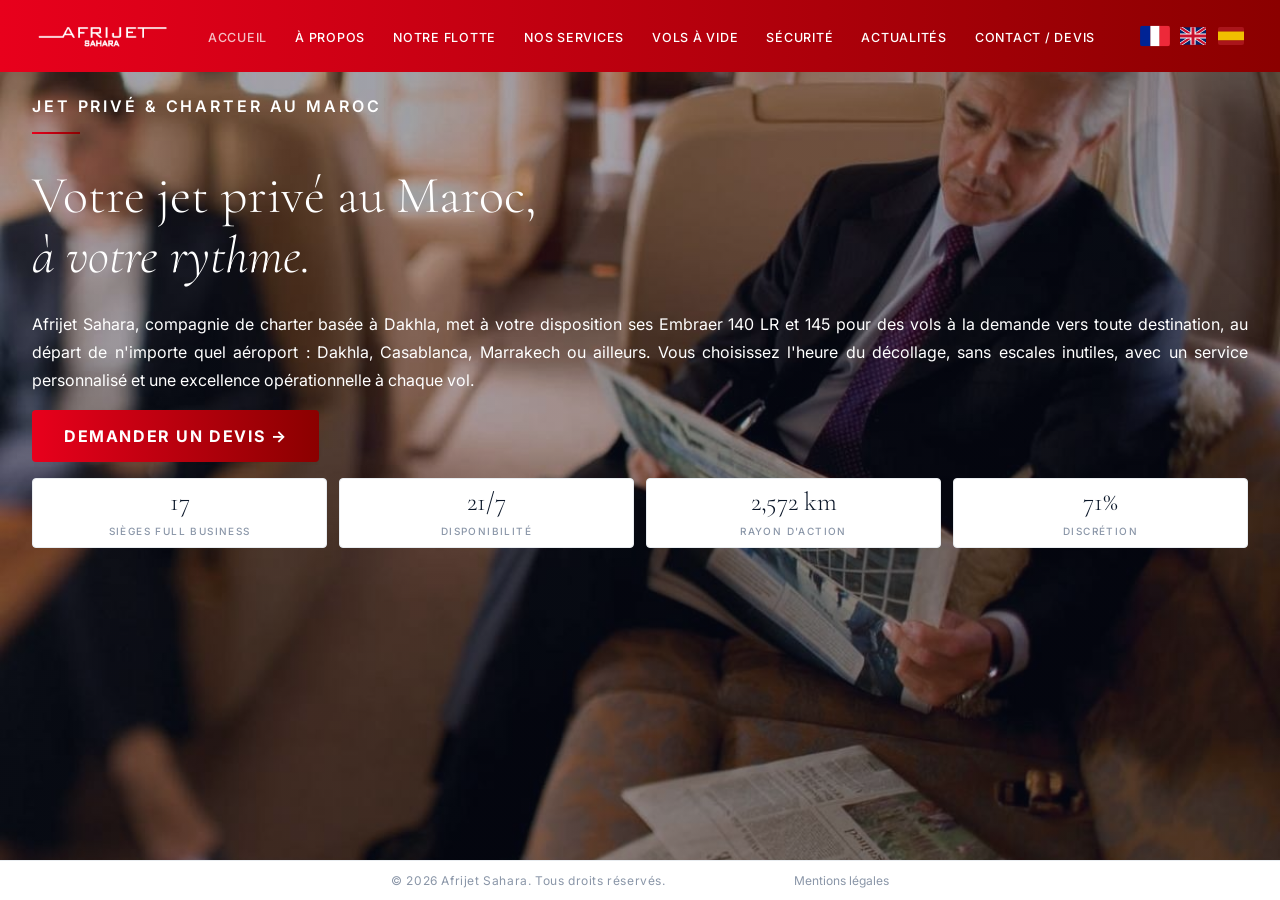
==== index.html @ a0304006 "Refonte du texte de la page d'accueil : sans doublons, mots-clés, libellés des chiffres corrigés Co-" ====
<!DOCTYPE html>
<html lang="fr">
<head>
<meta charset="UTF-8" />
<meta name="viewport" content="width=device-width, initial-scale=1.0" />
<link rel="preconnect" href="https://fonts.googleapis.com" />
<link rel="preconnect" href="https://fonts.gstatic.com" crossorigin />
<link href="https://fonts.googleapis.com/css2?family=Cormorant+Garamond:ital,wght@0,300;0,400;0,600;0,700;1,300;1,400&family=Inter:wght@300;400;500;600&display=swap" rel="stylesheet" />
<link rel="stylesheet" href="/style.css?v=2" />
<link rel="manifest" href="/manifest.webmanifest" />
<link rel="icon" href="/icon-192.png" />
<link rel="apple-touch-icon" href="/icon-180.png" />
<meta name="theme-color" content="#FFFFFF" />
<meta name="robots" content="index, follow, max-image-preview:large" />
<title>Afrijet Sahara — Charter privé au Maroc | Jet d'affaires Embraer depuis Dakhla</title>
<meta name="description" content="Afrijet Sahara, compagnie charter marocaine basée à Dakhla : location de jet privé Embraer 140 LR full business 18 places, vols à la demande vers toute destination." />
<link rel="canonical" href="https://afrijet.ma/" />
<meta property="og:type" content="website" />
<meta property="og:site_name" content="Afrijet Sahara" />
<meta property="og:title" content="Afrijet Sahara — Charter privé au Maroc | Jet d'affaires Embraer depuis Dakhla" />
<meta property="og:description" content="Afrijet Sahara, compagnie charter marocaine basée à Dakhla : location de jet privé Embraer 140 LR full business 18 places, vols à la demande vers toute destination." />
<meta property="og:url" content="https://afrijet.ma/" />
<meta property="og:image" content="https://afrijet.ma/og-image.jpg" />
<meta property="og:image:width" content="1200" />
<meta property="og:image:height" content="630" />
<meta property="og:locale" content="fr_FR" />
<meta name="twitter:card" content="summary_large_image" />
<meta name="twitter:title" content="Afrijet Sahara — Charter privé au Maroc | Jet d'affaires Embraer depuis Dakhla" />
<meta name="twitter:description" content="Afrijet Sahara, compagnie charter marocaine basée à Dakhla : location de jet privé Embraer 140 LR full business 18 places, vols à la demande vers toute destination." />
<meta name="twitter:image" content="https://afrijet.ma/og-image.jpg" />
<script type="application/ld+json">{"@context": "https://schema.org", "@type": "Airline", "name": "Afrijet Sahara", "legalName": "Sahara Aviation SAS", "url": "https://afrijet.ma/", "logo": "https://afrijet.ma/logo.png", "image": "https://afrijet.ma/og-image.jpg", "description": "Afrijet Sahara, compagnie charter marocaine basée à Dakhla : location de jet privé Embraer 140 LR full business 18 places, vols à la demande vers toute destination, vols à vide et cartes prépayées.", "telephone": "+212689595900", "email": "info@afrijet.ma", "address": {"@type": "PostalAddress", "streetAddress": "Lotissement Khalij Al Walae, Villa n°86, BP 3021", "postalCode": "73000", "addressLocality": "Dakhla", "addressCountry": "MA"}, "areaServed": ["MA", "Afrique", "Europe", "Moyen-Orient"], "inLanguage": ["fr", "en", "es"]}</script>
</head>
<body data-section="accueil" data-panel="">
<div id="progressBar"></div>
<nav id="navbar">
  <div class="nav-inner">
    <a href="/" class="nav-logo">
      <img src="/img-e3749ea246.png" alt="Afrijet Sahara" class="nav-logo-img" />
    </a>

    <ul class="nav-menu" id="navMenu">
      <li><a href="/" class="nav-link" data-i18n="nav.accueil">Accueil</a></li>
      <li class="nav-dropdown-parent">
        <a class="nav-link nav-dropdown-trigger" data-i18n="nav.apropos" onclick="toggleNavDropdown(event)">À propos ▾</a>
        <div class="nav-dropdown-menu" id="navDropdownMenu">
          <a class="nav-dropdown-item" data-i18n="nav.president" href="/mot-du-president">Mot du Président</a>
          <a class="nav-dropdown-item" data-i18n="nav.compagnie" href="/la-compagnie">La Compagnie</a>
          <a class="nav-dropdown-item" data-i18n="nav.prepaid" href="/cartes-prepayees">Cartes prépayées</a>
        </div>
      </li>
      <li class="nav-dropdown-parent">
        <a class="nav-link nav-dropdown-trigger" data-i18n="nav.flotte" onclick="toggleNavFlotte(event)">Notre Flotte ▾</a>
        <div class="nav-dropdown-menu" id="navFlotteMenu">
          <a class="nav-dropdown-item" data-i18n="nav.flotte" href="/notre-flotte">Notre Flotte</a>
          <a class="nav-dropdown-item" data-i18n="nav.rayon" href="/rayon-d-action">Rayon d'action</a>
        </div>
      </li>
      <li><a href="/nos-services" class="nav-link" data-i18n="nav.services">Nos Services</a></li>
      <li><a href="/vols-a-vide" class="nav-link" data-i18n="nav.empty">Vols à Vide</a></li>
      <li><a href="/securite" class="nav-link" data-i18n="nav.securite">Sécurité</a></li>
      <li><a href="/actualites" class="nav-link" data-i18n="nav.actualites">Actualités</a></li>
      <li><a href="/contact" class="nav-link" data-i18n="nav.contact" onclick="">Contact</a></li>
    </ul>

    <div class="nav-actions">

      <!-- Sélecteur langue -->
      <div class="lang-switcher">
        <button class="lang-btn active" onclick="event.stopPropagation();setLang('fr', event)" title="Français">
          <svg width="26" height="18" viewBox="0 0 26 18" xmlns="http://www.w3.org/2000/svg" style="display:block;border-radius:2px;pointer-events:none;">
            <rect width="9" height="18" fill="#002395"/>
            <rect x="9" width="8" height="18" fill="#FFFFFF"/>
            <rect x="17" width="9" height="18" fill="#ED2939"/>
          </svg>
        </button>
        <button class="lang-btn" onclick="event.stopPropagation();setLang('en', event)" title="English">
          <svg width="26" height="18" viewBox="0 0 60 40" xmlns="http://www.w3.org/2000/svg" style="display:block;border-radius:2px;pointer-events:none;">
            <rect width="60" height="40" fill="#012169"/>
            <path d="M0,0 L60,40 M60,0 L0,40" stroke="#FFFFFF" stroke-width="8"/>
            <path d="M0,0 L60,40 M60,0 L0,40" stroke="#C8102E" stroke-width="5"/>
            <path d="M30,0 V40 M0,20 H60" stroke="#FFFFFF" stroke-width="12"/>
            <path d="M30,0 V40 M0,20 H60" stroke="#C8102E" stroke-width="7"/>
          </svg>
        </button>
        <button class="lang-btn" onclick="event.stopPropagation();setLang('es', event)" title="Español">
          <svg width="26" height="18" viewBox="0 0 26 18" xmlns="http://www.w3.org/2000/svg" style="display:block;border-radius:2px;pointer-events:none;">
            <rect width="26" height="4.5" fill="#AA151B"/>
            <rect y="4.5" width="26" height="9" fill="#F1BF00"/>
            <rect y="13.5" width="26" height="4.5" fill="#AA151B"/>
          </svg>
        </button>
      </div>

      <button class="hamburger" id="hamburger" aria-label="Menu">
        <span></span><span></span><span></span>
      </button>
    </div>
  </div>
</nav>

<!-- Mobile menu -->
<div class="mobile-menu" id="mobileMenu">
  <a href="/" class="nav-link" onclick="closeMobile()" data-i18n="nav.accueil">Accueil</a>
  
  <a class="nav-link nav-apropos-trigger" onclick="toggleMobileApropos(event)" data-i18n="nav.apropos">À propos</a>
  <div id="mobileAproposMenu" style="display:none;padding-left:16px;border-left:2px solid #eee;">
    <a class="nav-link nav-sub-link" href="/mot-du-president" data-i18n="nav.president">Mot du Président</a>
    <a class="nav-link nav-sub-link" href="/la-compagnie" data-i18n="nav.compagnie">La Compagnie</a>
    <a class="nav-link nav-sub-link" href="/cartes-prepayees" data-i18n="nav.prepaid">Cartes prépayées</a>
  </div>
  
  <a class="nav-link nav-apropos-trigger" onclick="toggleMobileFlotte(event)" data-i18n="nav.flotte">Notre Flotte</a>
  <div id="mobileFlotteMenu" style="display:none;padding-left:16px;border-left:2px solid #eee;">
    <a class="nav-link nav-sub-link" href="/notre-flotte" data-i18n="nav.flotte">Notre Flotte</a>
    <a class="nav-link nav-sub-link" href="/rayon-d-action" data-i18n="nav.rayon">Rayon d'action</a>
  </div>
  
  <a href="/nos-services" class="nav-link" onclick="closeMobile()" data-i18n="nav.services">Nos Services</a>
  
  <a href="/vols-a-vide" class="nav-link" onclick="closeMobile()" data-i18n="nav.empty">Vols à Vide</a>
  
  <a href="/securite" class="nav-link" onclick="closeMobile()" data-i18n="nav.securite">Sécurité</a>
  
  <a href="/actualites" class="nav-link" onclick="closeMobile()" data-i18n="nav.actualites">Actualités</a>
  
  <a href="/contact" class="nav-link" onclick="closeMobile();" data-i18n="nav.contact">Contact / Devis</a>
  
</div>

<!-- ============================================================
     HERO
     ============================================================ -->

<section id="accueil" style="display:block;">

  <div class="hero-content">
    <p class="section-label" data-i18n="acc.label">Jet privé &amp; charter au Maroc</p>
    <div class="divider reveal"></div>
    <h1 class="section-title" data-i18n="acc.title">Votre jet privé au Maroc,<br><em>à votre rythme.</em></h1>
    <p class="section-subtitle" data-i18n="acc.sub">
      Afrijet Sahara, compagnie de charter basée à Dakhla, met à votre disposition ses Embraer 140 LR et 145 pour des vols à la demande vers toute destination, au départ de n&#39;importe quel aéroport : Dakhla, Casablanca, Marrakech ou ailleurs. Vous choisissez l&#39;heure du décollage, sans escales inutiles, avec un service personnalisé et une excellence opérationnelle à chaque vol.
    </p>
    

    <div class="hero-cta">
      <a href="/contact" class="btn-primary" data-i18n="acc.cta">Demander un devis →</a>
      
      
    </div>
  </div>


    <div class="hero-stats">
      <div class="hero-stat reveal stagger-1">
        <div class="hero-stat-num" data-count="18" data-suffix="">0</div>
        <div class="hero-stat-label" data-i18n="acc.stat1">Sièges Full Business</div>
      </div>
      <div class="hero-stat reveal stagger-2">
        <div class="hero-stat-num" data-count="24" data-suffix="/7">0</div>
        <div class="hero-stat-label" data-i18n="acc.stat2">Disponibilité</div>
      </div>
      <div class="hero-stat reveal stagger-3">
        <div class="hero-stat-num" data-count="3200" data-suffix=" km">0</div>
        <div class="hero-stat-label" data-i18n="acc.stat3">Rayon d&#39;action</div>
      </div>
      <div class="hero-stat reveal stagger-4">
        <div class="hero-stat-num" data-count="100" data-suffix="%">0</div>
        <div class="hero-stat-label" data-i18n="acc.s4">Discrétion</div>
      </div>
    </div>
</section>
<footer>
  <div class="footer-inner">
    <p class="footer-copy" data-i18n="footer.copy">© 2026 Afrijet Sahara. Tous droits réservés.</p>
    <a href="#" class="footer-link footer-link-legal" id="legalLink" data-i18n="footer.legal">Mentions légales</a>
  </div>
</footer>
<script src="/app.js?v=5"></script>


<div id="lightbox" onclick="closeLightbox()">
  <span id="lightbox-close" onclick="closeLightbox()">&#x2715;</span>
  <img id="lightbox-img" src="" alt="">
</div>
<!-- Modal Mentions Légales -->
<div id="modalLegal" style="display:none;position:fixed;top:0;left:0;right:0;bottom:0;background:rgba(0,0,0,0.6);z-index:9999;overflow-y:auto;" onclick="if(event.target===this)closeLegalModal()">
  <div style="background:#fff;max-width:680px;margin:40px auto;border-radius:8px;padding:40px;position:relative;">
    <button onclick="closeLegalModal()" style="position:absolute;top:16px;right:16px;background:none;border:none;font-size:22px;cursor:pointer;color:#888;">✕</button>
    <img src="/img-1808d5d0be.png" alt="Afrijet Sahara" style="height:72px;margin-bottom:28px;display:block;">
    <h2 style="font-size:22px;color:#1a1a2e;margin-bottom:4px;" data-i18n="footer.legal">Mentions légales</h2>
    <div style="width:40px;height:2px;background:#E8001C;margin-bottom:24px;"></div>

    <h3 data-i18n="legal.section1" style="font-size:13px;font-weight:700;color:#1a1a2e;margin-bottom:12px;text-transform:uppercase;letter-spacing:1px;">Informations légales</h3>
    <table style="width:100%;border-collapse:collapse;font-size:14px;margin-bottom:24px;">
      <tr style="border-bottom:1px solid #eee;"><td data-i18n="legal.company" style="padding:8px 0;color:#888;width:45%;">Raison sociale</td><td style="padding:8px 0 8px 16px;color:#1a1a2e;font-weight:600;">Sahara Aviation SAS</td></tr>
      <tr style="border-bottom:1px solid #eee;"><td data-i18n="legal.form" style="padding:8px 0;color:#888;">Forme juridique</td><td data-i18n="legal.form.val" style="padding:8px 0 8px 16px;color:#1a1a2e;">Société par Actions Simplifiée</td></tr>
      <tr style="border-bottom:1px solid #eee;"><td data-i18n="legal.capital" style="padding:8px 0;color:#888;">Capital social</td><td style="padding:8px 0 8px 16px;color:#1a1a2e;">2.000.000 MAD</td></tr>
      <tr style="border-bottom:1px solid #eee;"><td style="padding:8px 0;color:#888;">RC</td><td style="padding:8px 0 8px 16px;color:#1a1a2e;">29461 — Dakhla</td></tr>
      <tr style="border-bottom:1px solid #eee;"><td style="padding:8px 0;color:#888;">ICE</td><td style="padding:8px 0 8px 16px;color:#1a1a2e;">003722554000017</td></tr>
      <tr style="border-bottom:1px solid #eee;"><td style="padding:8px 0;color:#888;">IF</td><td style="padding:8px 0 8px 16px;color:#1a1a2e;">66974679</td></tr>
      <tr style="border-bottom:1px solid #eee;"><td data-i18n="legal.address" style="padding:8px 0;color:#888;">Siège social</td><td style="padding:8px 0 8px 16px;color:#1a1a2e;">Lotissement Khalij Al Walae, Villa n°86, BP 3021, 73000 Dakhla — Maroc</td></tr>
      <tr style="border-bottom:1px solid #eee;"><td data-i18n="legal.phone" style="padding:8px 0;color:#888;">Téléphone</td><td style="padding:8px 0 8px 16px;color:#1a1a2e;">+212 6 89 59 59 00</td></tr>
      <tr style="border-bottom:1px solid #eee;"><td style="padding:8px 0;color:#888;">Email</td><td style="padding:8px 0 8px 16px;color:#1a1a2e;">info@afrijet.ma</td></tr>
      <tr style="border-bottom:1px solid #eee;"><td data-i18n="legal.director" style="padding:8px 0;color:#888;white-space:nowrap;vertical-align:top;">Directeur de publication</td><td style="padding:8px 0 8px 16px;color:#1a1a2e;vertical-align:top;">Anas Bennani</td></tr>
      <tr style="border-bottom:1px solid #eee;"><td data-i18n="legal.host" style="padding:8px 0;color:#888;">Hébergeur</td><td style="padding:8px 0 8px 16px;color:#1a1a2e;">Heberjahiz</td></tr>
      <tr><td data-i18n="legal.host.site" style="padding:8px 0;color:#888;">Site hébergeur</td><td style="padding:8px 0 8px 16px;color:#1a1a2e;"><a href="https://www.heberjahiz.com" target="_blank" style="color:#E8001C;">www.heberjahiz.com</a></td></tr>
    </table>

    <h3 data-i18n="legal.section2" style="font-size:13px;font-weight:700;color:#1a1a2e;margin-bottom:12px;text-transform:uppercase;letter-spacing:1px;">Propriété intellectuelle</h3>
    <p data-i18n="legal.ip.text" style="font-size:14px;color:#555;line-height:1.7;margin-bottom:24px;">L'ensemble du contenu de ce site (textes, images, logos, graphismes) est la propriété exclusive de Sahara Aviation SAS et est protégé par les lois marocaines et internationales relatives à la propriété intellectuelle. Toute reproduction, même partielle, est strictement interdite sans autorisation préalable.</p>

    <h3 data-i18n="legal.section3" style="font-size:13px;font-weight:700;color:#1a1a2e;margin-bottom:12px;text-transform:uppercase;letter-spacing:1px;">Données personnelles</h3>
    <p data-i18n="legal.data.text" style="font-size:14px;color:#555;line-height:1.7;">Les informations collectées via le formulaire de contact sont utilisées uniquement pour répondre à vos demandes et ne sont en aucun cas cédées à des tiers. Conformément à la loi 09-08 relative à la protection des personnes physiques à l'égard du traitement des données à caractère personnel, vous disposez d'un droit d'accès, de rectification et de suppression de vos données en contactant : <a href="mailto:info@afrijet.ma" style="color:#E8001C;">info@afrijet.ma</a>.</p>
  </div>
</div>



<script>
if ("serviceWorker" in navigator) { window.addEventListener("load", function () { navigator.serviceWorker.register("/sw.js")["catch"](function () {}); }); }
</script>
</body>
</html>
---- style.css ----
/* ============================================================
   TOKENS
   ============================================================ */
:root {
  --white:       #FFFFFF;
  --off-white:   #F5F7FA;
  --navy:        #0A1628;
  --navy-mid:    #112240;
  --red:         #E8001C;
  --red-dark:    #8B0000;
  --text:        #1A1A2E;
  --text-mid:    #4A5568;
  --text-light:  #8A96A8;
  --border:      #E8ECF0;

  --font-display: 'Cormorant Garamond', Georgia, serif;
  --font-body:    'Inter', system-ui, sans-serif;

  --nav-h: 72px;
  --radius: 4px;
  --transition: 0.3s cubic-bezier(0.4, 0, 0.2, 1);
}

/* ============================================================
   RESET & BASE
   ============================================================ */
*, *::before, *::after { box-sizing: border-box; margin: 0; padding: 0; }
html { scroll-behavior: smooth; font-size: 16px; }
html, body { height: 100%; }
body {
  font-family: var(--font-body);
  color: var(--text);
  background: var(--off-white);
  -webkit-font-smoothing: antialiased;
  text-align: justify;
  text-justify: inter-word;
  overflow: hidden;
}
img { max-width: 100%; display: block; }
a { text-decoration: none; color: inherit; }
ul { list-style: none; }
button { cursor: pointer; border: none; background: none; font-family: inherit; }


/* ============================================================
   PROGRESS BAR
   ============================================================ */
#progressBar {
  position: fixed;
  top: 0;
  left: 0;
  height: 3px;
  background: linear-gradient(90deg, #E8001C 0%, #8B0000 100%);
  z-index: 10001;
  width: 0%;
  transition: width 0.1s linear;
}

/* ============================================================
   NAVIGATION
   ============================================================ */
#navbar {
  position: fixed;
  top: 0; left: 0; right: 0;
  height: var(--nav-h);
  background: linear-gradient(90deg, #E8001C 0%, #8B0000 100%);
  z-index: 1000;
  transition: box-shadow var(--transition), transform 0.3s ease;
}
#navbar.scrolled {
  box-shadow: 0 2px 24px rgba(10,22,40,0.10);
}
.nav-inner {
  max-width: 1280px;
  margin: 0 auto;
  height: 100%;
  display: flex;
  align-items: center;
  justify-content: space-between;
  padding: 0 32px;
}
.nav-logo {
  display: flex;
  align-items: center;
  gap: 12px;
  flex-shrink: 0;
}
.nav-logo-img { filter: brightness(0) invert(1);
  height: 44px;
  width: auto;
  object-fit: contain;
}
.nav-logo-placeholder {
  height: 44px;
  width: 120px;
  background: linear-gradient(135deg, var(--navy) 60%, #8B0000 100%);
  border-radius: var(--radius);
  display: flex;
  align-items: center;
  justify-content: center;
  color: var(--white);
  font-family: var(--font-display);
  font-size: 13px;
  font-weight: 600;
  letter-spacing: 0.05em;
  text-align: center;
  padding: 0 8px;
}
.nav-menu {
  display: flex;
  align-items: center;
  gap: 0;
}
.nav-link {
  text-align: left;
  font-size: 12.5px;
  font-weight: 500;
  letter-spacing: 0.06em;
  text-transform: uppercase;
  padding: 8px 14px;
  border-radius: var(--radius);
  transition: opacity var(--transition);
  white-space: nowrap;
  color: #fff;
}
.nav-link:hover, .nav-link.active {
  opacity: 0.75;
}
.nav-actions {
  display: flex;
  align-items: center;
  gap: 12px;
  flex-shrink: 0;
}
.lang-toggle {
  font-size: 22px;
  line-height: 1;
  background: none;
  border: none;
  padding: 4px 6px;
  border-radius: var(--radius);
  cursor: pointer;
  transition: transform var(--transition), opacity var(--transition);
  opacity: 0.85;
}
.lang-toggle:hover {
  opacity: 1;
  transform: scale(1.15);
}
.btn-devis {
  background: rgba(255,255,255,0.18);
  border: 1.5px solid rgba(255,255,255,0.75);
  color: #fff;
  font-size: 12px;
  font-weight: 600;
  letter-spacing: 0.08em;
  text-transform: uppercase;
  padding: 10px 20px;
  border-radius: var(--radius);
  transition: background var(--transition), transform var(--transition);
}
.btn-devis:hover {
  background: rgba(255,255,255,0.30);
}
.btn-devis:hover {
  background: linear-gradient(90deg, #8B0000 0%, #E8001C 100%);
  transform: translateY(-1px);
}
.hamburger {
  display: none;
  flex-direction: column;
  gap: 5px;
  padding: 8px;
  position: relative;
  transition: transform 1s ease;
}
.hamburger.open {
  transform: rotate(180deg);
}
.hamburger span {
  display: block;
  width: 22px;
  height: 2px;
  background: #fff;
  border-radius: 2px;
}
.mobile-menu {
  display: none;
  position: fixed;
  top: var(--nav-h);
  left: 0; right: 0; bottom: 0;
  background: var(--white);
  padding: 16px 24px 24px;
  z-index: 1001;
  overflow-y: auto;
  box-shadow: 0 8px 32px rgba(10,22,40,0.12);
}
.mobile-menu.open { display: block; }
.mobile-menu .nav-link {
  display: block;
  padding: 14px 16px;
  font-size: 14px;
  border-bottom: none;
  color: var(--navy);
  background: var(--off-white);
  -webkit-text-fill-color: var(--navy);
  border-radius: 8px;
  margin-bottom: 8px;
}
.mobile-menu .nav-link:last-child { border-bottom: none; margin-bottom: 0; }


@media (min-width: 769px) and (max-width: 1024px) {
  .mobile-menu .nav-link {
    font-size: 16px;
    padding: 16px 20px;
  }
  .mobile-menu .nav-sub-link {
    font-size: 16px !important;
    padding: 16px 20px !important;
    padding-left: 36px !important;
  }
}
@media (max-width: 1024px) {
  .mobile-menu .nav-sub-link { padding-left: 28px !important; }
  .mobile-menu .nav-apropos-trigger::after {
    content: ' ▼';
    font-size: 14px;
    color: #E8001C;
    margin-left: 4px;
    display: inline-block;
    transition: transform 0.3s ease;
  }
  .mobile-menu .nav-apropos-trigger.open::after {
    transform: rotate(180deg);
  }
  @keyframes slideInLeft {
    from { opacity: 0; transform: translateX(-24px); }
    to   { opacity: 1; transform: translateX(0); }
  }
  .nav-sub-link.slide-in {
    animation: slideInLeft 1.2s ease forwards;
    opacity: 0;
  }
}
.mobile-actions {
  display: flex;
  gap: 12px;
  margin-top: 16px;
}

/* ============================================================
   SECTIONS COMMON
   ============================================================ */
section { padding: 96px 32px 96px; overflow-y: auto; height: calc(100vh - var(--nav-h)); }
.container { max-width: 1280px; margin: 0 auto; background: transparent; }
.section-label {
  font-size: 16px;
  font-weight: 600;
  letter-spacing: 0.18em;
  text-transform: uppercase;
  color: #E8001C;
  margin-bottom: 16px;
  text-align: left;
}
.section-title {
  font-family: var(--font-display);
  font-size: clamp(22px, 4.5vw, 52px);
  font-weight: 300;
  line-height: 1.15;
  color: var(--navy);
  margin-bottom: 24px;
  text-align: left;
}
.section-title em {
  font-style: italic;
  color: #E8001C;
}
.section-subtitle {
  font-size: 16px;
  line-height: 1.75;
  color: var(--text-mid);
  text-align: justify;
}
.divider {
  width: 48px;
  height: 2px;
  background: linear-gradient(90deg, #E8001C 0%, #8B0000 100%);
  margin-bottom: 32px;
}

/* ============================================================
   HERO
   ============================================================ */
#accueil {
  background: linear-gradient(rgba(10,15,40,0.35), rgba(10,15,40,0.35)), url('/img-25e38d1fe0.jpg') center/cover no-repeat;
  min-height: calc(100vh - 60px);
  display: flex;
  flex-direction: column;
  justify-content: space-between;
  padding: 0 !important;
  overflow: hidden;
  -webkit-backface-visibility: hidden;
  backface-visibility: hidden;
  will-change: auto;
}
@media (min-width: 769px) {
  #accueil {
    background: linear-gradient(rgba(10,15,40,0.35), rgba(10,15,40,0.35)), url('/img-2c44810e69.jpg') center center / cover no-repeat;
  }
}


#accueil .section-title,
#accueil .section-title em,
#accueil .section-subtitle,
#accueil .section-label {
  color: #ffffff !important;
}

.hero-photo-placeholder {
  position: absolute;
  inset: 0;
  background: #d0d8e4;
  display: flex;
  align-items: center;
  justify-content: center;
  border: 2px dashed #a0aec0;
}

.hero-content {
  max-width: 1280px;
  margin: 0 auto;
  width: 100%;
  padding: 96px 32px 0;
  flex: 1;
}
.hero-tag {
  text-align: left;
  display: inline-flex;
  align-items: center;
  gap: 8px;
  font-size: 16px;
  font-weight: 600;
  letter-spacing: 0.18em;
  text-transform: uppercase;
  color: #E8001C;
  margin-bottom: 24px;
}
.hero-tag::before {
  content: '';
  display: block;
  width: 32px;
  height: 1px;
  background: linear-gradient(90deg, #E8001C, #8B0000);
}
.hero-title {
  font-family: var(--font-display);
  font-size: clamp(22px, 4.5vw, 72px);
  font-weight: 300;
  line-height: 1.1;
  color: var(--navy);
  margin-bottom: 24px;
  max-width: 800px;
  text-align: left;
}
.hero-title em {
  font-style: italic;
  color: #E8001C;
}
.hero-sub {
  font-size: 16px;
  color: var(--text-mid);
  line-height: 1.7;
  max-width: 480px;
  margin-bottom: 40px;
}
.hero-cta {
  display: flex;
  align-items: center;
  gap: 16px;
  flex-wrap: wrap;
  margin-top: 16px;
  margin-bottom: auto;
}
.btn-primary {
  background: linear-gradient(90deg, #E8001C 0%, #8B0000 100%);
  color: var(--white);
  font-size: 16px;
  font-weight: 700;
  letter-spacing: 0.1em;
  text-transform: uppercase;
  padding: 16px 32px;
  border-radius: var(--radius);
  transition: all var(--transition);
  display: inline-flex;
  align-items: center;
  gap: 8px;
}
.btn-primary:hover {
  background: linear-gradient(90deg, #8B0000 0%, #E8001C 100%);
  transform: translateY(-2px);
  box-shadow: 0 8px 24px rgba(232,0,28,0.3);
}
.btn-outline {
  background: transparent;
  color: var(--white);
  font-size: 16px;
  font-weight: 600;
  letter-spacing: 0.1em;
  text-transform: uppercase;
  padding: 15px 32px;
  border-radius: var(--radius);
  border: 1px solid rgba(255,255,255,0.3);
  transition: all var(--transition);
}
.btn-outline:hover {
  border-color: #E8001C;
  color: #E8001C;
}
.hero-stats {
  display: flex;
  flex-direction: row;
  gap: 12px;
  padding: 24px 32px;
  width: 100%;
}
.hero-stat {
  flex: 1 1 0;
  min-width: 0;
  text-align: center;
  background: var(--white);
  border: 1px solid var(--border);
  border-radius: var(--radius);
  padding: 16px 8px;
}
.hero-stat-num {
  font-family: var(--font-display);
  font-size: 32px;
  font-weight: 300;
  color: var(--navy);
  line-height: 1;
  min-height: 32px;
}
.hero-stat-label {
  font-size: 10px;
  font-weight: 500;
  letter-spacing: 0.14em;
  text-transform: uppercase;
  color: var(--text-light);
  margin-top: 4px;
}

.hero-scroll::after {
  content: '';
  display: block;
  width: 1px;
  height: 40px;
  background: linear-gradient(to bottom, var(--text-light), transparent);
}

  50% { transform: translateX(-50%) translateY(6px); }
}

/* ============================================================
   COMPAGNIE
   ============================================================ */
#compagnie { background: var(--off-white); }
.compagnie-grid {
  display: block;
}
.compagnie-text {}
.values-grid {
  display: grid;
  grid-template-columns: 1fr 1fr;
  gap: 0;
  margin-top: 32px;
}
/* Tablette : texte aligné gauche */
@media (min-width: 769px) {
  .values-grid { gap: 0 32px !important; }
  .value-card { padding: 16px 0 !important; min-width: 0; overflow: hidden; }
  .value-text { text-align: left !important; overflow-wrap: break-word; word-break: break-word; }
}
.value-card {
  background: transparent;
  padding: 16px 0;
  border-bottom: 1px solid var(--border);
  display: flex;
  flex-direction: column;
  gap: 0;
}

.value-card-header {
  display: flex;
  align-items: center;
  gap: 12px;
  margin-bottom: 10px;
}
.value-icon {
  font-size: 20px;
  flex-shrink: 0;
}
.value-title {
  font-family: var(--font-body);
  font-size: 16px;
  font-weight: 700;
  color: #fff;
  margin-bottom: 0;
  text-align: left;
}
.value-text {
  font-size: 16px;
  line-height: 1.65;
  color: var(--text-mid);
  text-align: justify;
  margin-top: 8px;
}
.compagnie-visual {
  margin-top: 40px;
}
.cert-block {
  background: transparent;
  padding: 0;
  color: var(--navy);
}
.cert-title {
  font-family: var(--font-display);
  font-size: 20px;
  font-weight: 600;
  color: var(--navy);
  margin-bottom: 20px;
  text-align: left;
}
.cert-list { display: flex; flex-direction: column; gap: 16px; }
.cert-item {
  display: grid;
  grid-template-columns: 72px 1fr;
  align-items: flex-start;
  gap: 16px;
  padding-bottom: 16px;
  border-bottom: 1px solid var(--border);
}
.cert-item:last-child { border-bottom: none; padding-bottom: 0; }
.cert-badge {
  font-size: 10px;
  font-weight: 700;
  letter-spacing: 0.1em;
  background: linear-gradient(90deg, #E8001C 0%, #8B0000 100%);
  color: var(--white);
  padding: 4px 8px;
  border-radius: 2px;
  text-align: center;
  margin-top: 2px;
  white-space: nowrap;
}
.cert-desc {
  font-size: 16px;
  line-height: 1.6;
  color: var(--text-mid);
  text-align: left;
}

/* ============================================================
   FLOTTE
   ============================================================ */
#flotte { background: var(--off-white); }
.flotte-grid {
  display: block;
  margin-top: 32px;
}
.photo-gallery {
  display: grid;
  grid-template-rows: auto auto;
  gap: 12px;
}
.photo-main {
  width: 100%;
  aspect-ratio: 16/9;
  background: #c8d4e0;
  border-radius: var(--radius);
  display: flex;
  align-items: center;
  justify-content: center;
  color: #5a7a99;
  font-size: 13px;
  letter-spacing: 0.08em;
  overflow: hidden;
  position: relative;
}
.photo-main img { width: 100%; height: 100%; object-fit: cover; }
.photo-main-label {
  position: absolute;
  bottom: 12px;
  left: 12px;
  font-size: 10px;
  font-weight: 600;
  letter-spacing: 0.12em;
  text-transform: uppercase;
  color: rgba(255,255,255,0.6);
  background: rgba(0,0,0,0.4);
  padding: 4px 10px;
  border-radius: 2px;
}
.photo-row {
  display: grid;
  grid-template-columns: 1fr 1fr;
  gap: 12px;
}
.photo-thumb {
  aspect-ratio: 4/3;
  background: transparent;
  border-radius: var(--radius);
  border: none;
  display: flex;
  align-items: center;
  justify-content: center;
  color: #5a7a99;
  font-size: 11px;
  letter-spacing: 0.06em;
  overflow: hidden;
  position: relative;
  cursor: pointer;
  transition: opacity var(--transition);
}
.photo-thumb:hover { opacity: 0.9; }
.photo-thumb img { width: 100%; height: 100%; object-fit: cover; }
.flotte-specs { margin-top: 32px; }
.aircraft-name {
  font-family: var(--font-display);
  font-size: 36px;
  font-weight: 300;
  color: var(--navy);
  margin-bottom: 4px;
  text-align: left;
}
.aircraft-reg {
  font-size: 16px;
  font-weight: 600;
  letter-spacing: 0.12em;
  color: #E8001C;
  margin-bottom: 32px;
}
.specs-table { width: 100%; border-collapse: collapse; margin-bottom: 32px; }
.spec-label { width: 50%; color: var(--text-light); font-size: 16px; font-weight: 500; letter-spacing: 0.03em; text-transform: uppercase; padding: 12px 8px 12px 0; vertical-align: middle;   white-space: nowrap;
}
.spec-val { color: var(--navy); font-weight: 600; font-size: 16px; padding: 12px 0; vertical-align: middle; }
.specs-table tr { border-bottom: 1px solid var(--border); }
.cabin-features {
  display: flex;
  flex-direction: column;
  gap: 10px;
}
.cabin-feat {
  display: flex;
  align-items: center;
  gap: 10px;
  font-size: 16px;
  color: var(--text-mid);
}
.cabin-feat::before {
  content: '';
  display: block;
  width: 6px;
  height: 6px;
  background: linear-gradient(135deg, #E8001C 0%, #8B0000 100%);
  border-radius: 50%;
  flex-shrink: 0;
}

/* ============================================================
   SERVICES
   ============================================================ */
#services { background: var(--off-white); }

/* Journey Timeline */
.journey-wrap { margin-top: 64px; }
.journey-timeline { position: relative; display: flex; gap: 32px; }
.journey-line {
  position: relative;
  width: 2px;
  background: var(--border);
  flex-shrink: 0;
  border-radius: 2px;
}
.journey-line-fill {
  position: absolute;
  top: 0; left: 0; right: 0;
  height: 0%;
  background: linear-gradient(180deg, #E8001C, #8B0000);
  border-radius: 2px;
}
.journey-steps { display: flex; flex-direction: column; gap: 48px; flex: 1; padding-bottom: 8px; }
.journey-step { display: flex; gap: 20px; align-items: flex-start; position: relative; }
.journey-dot {
  width: 16px; height: 16px;
  border-radius: 50%;
  border: 2px solid #E8001C;
  background: var(--off-white);
  flex-shrink: 0;
  margin-top: 4px;
  position: absolute;
  left: -40px;
  transition: background 0.3s;
}
.journey-step.active .journey-dot { background: #E8001C; }
.journey-content { padding-left: 0; }
.journey-time {
  font-size: 11px;
  font-weight: 700;
  letter-spacing: 0.18em;
  text-transform: uppercase;
  color: #E8001C;
  display: block;
  margin-bottom: 6px;
}
.journey-title {
  font-family: var(--font-display);
  font-size: 20px;
  font-weight: 400;
  color: var(--navy);
  margin-bottom: 10px;
}
.journey-text {
  font-size: 15px;
  line-height: 1.7;
  color: var(--text-mid);
}
@media (max-width: 768px) {
  .journey-timeline { gap: 24px; }
  .journey-dot { left: -34px; }
}
.services-grid {
  display: block;
  margin-top: 32px;
}
.service-card {
  padding: 20px 0;
  border-bottom: 1px solid var(--border);
  transition: all 0.35s cubic-bezier(0.16, 1, 0.3, 1);
  border-radius: var(--radius);
}

.service-card:hover { box-shadow: 0 12px 40px rgba(10,22,40,0.10); transform: translateY(-4px) scale(1.01); }
.service-icon {
  font-size: 24px;
  flex-shrink: 0;
}
.service-title {
  font-family: var(--font-body);
  font-size: 16px;
  font-weight: 700;
  color: #fff;
  margin-bottom: 0;
  text-align: left;
}
.service-text {
  font-size: 16px;
  line-height: 1.65;
  color: var(--text-mid);
  text-align: justify;
}

/* ============================================================
   VOLS A VIDE (EMPTY LEGS)
   ============================================================ */
#empty-legs {
  background: var(--off-white);
  padding: 96px 32px 80px;
}
#empty-legs .section-label { color: #E8001C; }
#empty-legs .section-title { color: var(--navy); }
#empty-legs .section-title em { color: #E8001C; }
#empty-legs .divider { background: linear-gradient(90deg, #E8001C 0%, #8B0000 100%); }
.el-grid {
  margin-top: 32px;
  display: grid;
  grid-template-columns: 1fr;
  gap: 24px;
}
.el-card {
  background: var(--white);
  border: 1px solid var(--border);
  border-radius: var(--radius);
  padding: 16px 20px;
  transition: all var(--transition);
}
.el-card:hover {
  box-shadow: 0 8px 32px rgba(10,22,40,0.08);
  transform: translateY(-2px);
  border-color: transparent;
}
.el-route {
  display: flex;
  align-items: center;
  gap: 10px;
  margin-bottom: 2px;
}
.el-city {
  font-family: var(--font-display);
  font-size: 20px;
  font-weight: 600;
  color: var(--navy);
}
.el-arrow { color: #E8001C; font-size: 16px; flex-shrink: 0; }
.el-prix {
  font-family: var(--font-display);
  font-size: 15px;
  font-weight: 600;
  color: #E8001C;
  margin-bottom: 2px;
}
.el-meta {
  display: flex;
  flex-wrap: wrap;
  gap: 14px;
  font-size: 13px;
  color: var(--text-light);
}
.el-meta span { display: flex; align-items: center; gap: 4px; }
.el-cta {
  display: inline-block;
  margin-top: 8px;
  padding: 10px 24px;
  font-size: 13px;
  font-weight: 700;
  letter-spacing: 0.1em;
  text-transform: uppercase;
  border-radius: var(--radius);
  text-decoration: none;
  transition: all var(--transition);
}
.el-cta-row { display: flex; gap: 10px; margin-top: 8px; max-width: 360px; }
.el-cta-row .el-cta { flex: 1; text-align: center; margin-top: 0; }
.el-cta-wa {
  background: #25D366;
  color: #fff;
}
.el-cta-wa:hover { background: #1da851; transform: translateY(-1px); }
.el-cta-mail {
  background: var(--navy);
  color: #fff;
}
.el-cta-mail:hover { background: #E8001C; transform: translateY(-1px); }
.el-cta-mail:focus, .el-cta-mail:active { background: var(--navy); color: #fff; }

@keyframes typewriter {
  from { opacity: 0; transform: translateY(4px); }
  to   { opacity: 1; transform: translateY(0); }
}
@keyframes typewriterLoop {
  0%   { opacity: 0; transform: translateY(4px); }
  20%  { opacity: 1; transform: translateY(0); }
  80%  { opacity: 1; transform: translateY(0); }
  81%  { opacity: 0; transform: translateY(4px); }
  100% { opacity: 0; transform: translateY(4px); }
}
.el-empty {
  text-align: center;
  padding: 48px 24px;
  color: var(--text-light);
  font-size: 16px;
  line-height: 1.7;
}
.el-empty-icon { font-size: 40px; margin-bottom: 12px; }
.el-admin-btn {
  position: fixed;
  bottom: 20px;
  right: 20px;
  width: 48px;
  height: 48px;
  border-radius: 50%;
  background: var(--navy);
  color: #fff;
  font-size: 20px;
  display: flex;
  align-items: center;
  justify-content: center;
  cursor: pointer;
  z-index: 1500;
  box-shadow: 0 4px 16px rgba(0,0,0,0.2);
  transition: all var(--transition);
  border: none;
}
.el-admin-btn:hover { background: #E8001C; transform: scale(1.1); }
.el-modal {
  display: none;
  position: fixed;
  inset: 0;
  background: rgba(0,0,0,0.6);
  z-index: 10000;
  align-items: center;
  justify-content: center;
  padding: 20px;
}
.el-modal.open { display: flex; }
.el-modal-box {
  background: var(--white);
  border-radius: var(--radius);
  padding: 32px;
  width: 100%;
  max-width: 520px;
  max-height: 90vh;
  overflow-y: auto;
  position: relative;
}
.el-modal-close {
  position: absolute;
  top: 12px;
  right: 16px;
  font-size: 24px;
  cursor: pointer;
  color: var(--text-light);
  background: none;
  border: none;
}
.el-modal h3 {
  font-family: var(--font-display);
  font-size: 22px;
  color: var(--navy);
  margin-bottom: 20px;
}
.el-form-group {
  margin-bottom: 14px;
}
.el-form-group label {
  display: block;
  font-size: 12px;
  font-weight: 600;
  letter-spacing: 0.1em;
  text-transform: uppercase;
  color: var(--text-light);
  margin-bottom: 4px;
}
.el-form-group input, .el-form-group select {
  width: 100%;
  padding: 10px 12px;
  border: 1px solid var(--border);
  border-radius: var(--radius);
  font-family: var(--font-body);
  font-size: 15px;
  color: var(--navy);
  background: var(--off-white);
  outline: none;
  -webkit-appearance: none;
}
.el-form-group input:focus, .el-form-group select:focus { border-color: #E8001C; }
.el-form-row { display: grid; grid-template-columns: 1fr 1fr; gap: 12px; }
.el-btn-submit {
  width: 100%;
  padding: 14px;
  background: linear-gradient(90deg, #E8001C 0%, #8B0000 100%);
  color: #fff;
  font-size: 14px;
  font-weight: 700;
  letter-spacing: 0.1em;
  text-transform: uppercase;
  border: none;
  border-radius: var(--radius);
  cursor: pointer;
  margin-top: 8px;
  transition: all var(--transition);
}
.el-btn-submit:hover { background: linear-gradient(90deg, #8B0000 0%, #E8001C 100%); }
.el-list-item {
  display: flex;
  align-items: center;
  justify-content: space-between;
  padding: 10px 0;
  border-bottom: 1px solid var(--border);
  font-size: 14px;
  color: var(--navy);
}
.el-list-item:last-child { border-bottom: none; }
.el-list-del {
  background: none;
  border: none;
  color: #cc0000;
  font-size: 18px;
  cursor: pointer;
  padding: 4px 8px;
}
.el-loading { text-align: center; padding: 32px; color: var(--text-light); }
.el-ac-dropdown { position: relative; }
.el-ac-dropdown-btn {
  display: flex;
  align-items: center;
  gap: 10px;
  width: 100%;
  padding: 10px 12px;
  background: var(--off-white);
  border: 1px solid var(--border);
  border-radius: var(--radius);
  cursor: pointer;
  text-align: left;
  transition: border-color var(--transition);
}
.el-ac-dropdown-btn:hover, .el-ac-dropdown.open .el-ac-dropdown-btn { border-color: #E8001C; }
.el-ac-dropdown.open .el-ac-dropdown-btn svg { transform: rotate(180deg); }
.el-ac-reg {
  font-size: 14px;
  font-weight: 700;
  letter-spacing: 0.08em;
  color: #E8001C;
}
.el-ac-type {
  font-size: 13px;
  color: var(--text-light);
  flex: 1;
}
.el-ac-dropdown-list {
  position: absolute;
  top: calc(100% + 4px);
  left: 0; right: 0;
  background: var(--white);
  border: 1px solid var(--border);
  border-radius: var(--radius);
  box-shadow: 0 8px 24px rgba(10,22,40,0.12);
  z-index: 200;
  overflow: hidden;
  display: none;
}
.el-ac-dropdown.open .el-ac-dropdown-list { display: block; }
.el-ac-dropdown-item {
  display: flex;
  flex-direction: column;
  gap: 2px;
  padding: 12px 14px;
  cursor: pointer;
  border-left: 3px solid transparent;
  transition: background var(--transition);
}
.el-ac-dropdown-item:hover { background: var(--off-white); border-left-color: #E8001C; }
.el-ac-dropdown-item.active { background: rgba(232,0,28,0.04); border-left-color: #E8001C; }
.el-ac-item-reg { font-size: 14px; font-weight: 700; color: #E8001C; letter-spacing: 0.08em; }
.el-ac-item-type { font-size: 13px; color: var(--text-light); }



/* ============================================================
   SECURITE
   ============================================================ */
#securite { background: var(--off-white); }
.securite-grid {
  display: block;
  margin-top: 32px;
}
.sec-card {
  padding: 20px 0;
  border-bottom: 1px solid var(--border);
}
.sec-icon {
  width: 48px;
  height: 48px;
  min-width: 48px;
  background: var(--off-white);
  border: 1px solid var(--border);
  border-radius: var(--radius);
  display: flex;
  align-items: center;
  justify-content: center;
  font-size: 22px;
  margin-bottom: 0;
}
.sec-title {
  font-family: var(--font-body);
  font-size: 16px;
  font-weight: 700;
  color: #fff;
  margin-bottom: 0;
  text-align: left;
}
.sec-text {
  font-size: 16px;
  line-height: 1.65;
  color: var(--text-mid);
  text-align: justify;
}

/* ============================================================
   ACTUALITES
   ============================================================ */
#actualites { background: var(--off-white); }
.news-grid {
  display: block;
  margin-top: 32px;
}
.news-card {
  background: var(--white);
  border: 1px solid var(--border);
  border-radius: var(--radius);
  overflow: hidden;
  margin-bottom: 16px;
}
.news-card:hover {
  box-shadow: 0 8px 32px rgba(10,22,40,0.08);
  transform: translateY(-4px);
  border-color: transparent;
}
.news-img {
  width: 100%;
  aspect-ratio: 16/9;
  background: var(--off-white);
  display: flex;
  align-items: center;
  justify-content: center;
  color: var(--text-light);
  font-size: 12px;
  letter-spacing: 0.06em;
  border-bottom: 1px solid var(--border);
}
.news-body { padding: 24px; }
.news-date {
  font-size: 16px;
  font-weight: 600;
  letter-spacing: 0.12em;
  text-transform: uppercase;
  color: #E8001C;
  margin-bottom: 10px;
  text-align: left;
}
.news-title {
  font-family: var(--font-display);
  font-size: 16px;
  font-weight: 600;
  color: var(--navy);
  line-height: 1.3;
  margin-bottom: 10px;
  text-align: left;
}
.news-excerpt {
  font-size: 16px;
  line-height: 1.65;
  color: var(--text-mid);
}

/* ============================================================
   CONTACT
   ============================================================ */
#contact { background: var(--off-white); padding: 96px 32px 80px; }
#contact .section-label { color: #E8001C; }
#contact .section-title { color: var(--navy); }
#contact .divider { background: linear-gradient(90deg, #E8001C 0%, #8B0000 100%); }
.contact-grid {
  display: block;
  margin-top: 32px;
}
.contact-grid-photo {
  width: 100%;
  margin-bottom: 32px;
}
.contact-grid-photo img {
  width: 100%;
  height: auto;
  aspect-ratio: 3 / 2;
  object-fit: cover;
  object-position: center;
  border-radius: 12px;
  display: block;
}
@media (max-width: 767px) {
  .contact-grid-photo img {
    aspect-ratio: 3 / 2;
    height: auto;
  }
}
.contact-info { margin-bottom: 40px; }
.contact-info-sub {
  font-size: 16px;
  line-height: 1.75;
  color: var(--text-mid);
  margin-bottom: 40px;
}
.contact-items { display: flex; flex-direction: column; gap: 24px; }
.contact-item {
  display: flex;
  align-items: flex-start;
  gap: 16px;
}
.contact-item-icon {
  width: 40px;
  height: 40px;
  background: rgba(232,0,28,0.10);
  border: 1px solid rgba(232,0,28,0.25);
  border-radius: var(--radius);
  display: flex;
  align-items: center;
  justify-content: center;
  font-size: 16px;
  flex-shrink: 0;
}
.contact-item-label {
  font-size: 16px;
  font-weight: 600;
  letter-spacing: 0.14em;
  text-transform: uppercase;
  color: #E8001C;
  margin-bottom: 4px;
}
.contact-item-val {
  font-size: 16px;
  color: var(--text-mid);
  line-height: 1.5;
}
.contact-form {
  background: transparent;
  border: none;
  padding: 0;
}
.form-title {
  font-family: var(--font-display);
  font-size: 24px;
  font-weight: 300;
  color: var(--navy);
  margin-bottom: 28px;
}
.form-row {
  display: grid;
  grid-template-columns: 1fr 1fr;
  gap: 16px;
}
.form-group { margin-bottom: 16px; }
.form-label {
  display: block;
  font-size: 16px;
  font-weight: 600;
  letter-spacing: 0.14em;
  text-transform: uppercase;
  color: var(--text-light);
  margin-bottom: 8px;
}
.form-input,
.form-select,
.form-textarea {
  width: 100%;
  background: var(--white);
  border: 1px solid var(--border);
  border-radius: var(--radius);
  color: var(--navy);
  font-family: var(--font-body);
  font-size: 16px;
  padding: 12px 16px;
  outline: none;
  transition: border-color var(--transition);
  -webkit-appearance: none;
}
.form-select {
  cursor: pointer;
}
.form-textarea {
  resize: vertical;
  min-height: 100px;
}
.form-input::placeholder,
.form-textarea::placeholder {
  color: var(--text-light);
}
.form-input:focus,
.form-select:focus,
.form-textarea:focus {
  border-color: #E8001C;
}
.form-select option { background: var(--white); color: var(--navy); }
.btn-submit {
  width: 100%;
  background: linear-gradient(90deg, #E8001C 0%, #8B0000 100%);
  color: #FFFFFF;
  font-family: var(--font-body);
  font-size: 16px;
  font-weight: 700;
  letter-spacing: 0.12em;
  text-transform: uppercase;
  padding: 16px;
  border-radius: var(--radius);
  cursor: pointer;
  transition: all var(--transition);
  margin-top: 8px;
  border: none;
}
.btn-submit:hover {
  background: linear-gradient(90deg, #8B0000 0%, #E8001C 100%);
  transform: translateY(-1px);
}
.form-success {
  display: none;
  text-align: center;
  padding: 40px 20px;
}
.form-success.visible { display: block; }
.form-success-icon { font-size: 40px; margin-bottom: 16px; }
.form-success-msg {
  font-family: var(--font-display);
  font-size: 22px;
  color: #E8001C;
  margin-bottom: 8px;
}
.form-success-sub {
  font-size: 16px;
  color: var(--text-mid);
}

/* ============================================================
   FOOTER
   ============================================================ */

footer {
  background: var(--white);
  border-top: 1px solid var(--border);
  padding: 16px 32px;
  position: fixed;
  bottom: 0;
  left: 0;
  right: 0;
  z-index: 500;
}
.footer-inner {
  max-width: 1280px;
  margin: 0 auto;
  display: flex;
  flex-direction: column;
  align-items: center;
  gap: 8px;
  text-align: center;
  width: 100%;
}
@media (min-width: 769px) {
  section { padding-bottom: 100px; }
  #contact { padding-bottom: 100px; }
  .footer-inner {
    flex-direction: row;
    align-items: center;
    justify-content: center;
    gap: 128px;
    text-align: left;
    width: 100%;
  }
}
@media (min-width: 1025px) {
  .footer-inner {
    flex-direction: row;
    align-items: center;
    justify-content: center;
    gap: 128px;
    width: 100%;
  }
}
.footer-copy {
  font-size: 12px;
  color: var(--text-light);
  letter-spacing: 0.05em;
}
.footer-links {
  display: flex;
  gap: 24px;
}
.footer-link {
  font-size: 12px;
  color: var(--text-light);
  transition: color var(--transition);
}
.footer-link:hover { color: #E8001C; }

/* ============================================================
   LANGUAGE TOGGLE
   ============================================================ */

/* ============================================================
   RESPONSIVE
   ============================================================ */
/* Mobile : hamburger visible, menu caché */
@media (max-width: 1024px) {
  .nav-menu { display: none; }
  .hamburger { display: flex !important; }
  .btn-devis { display: none; }
  .nav-link.btn-devis-nav { display: none; }
  .lang-switcher { display: flex !important; }
}

/* iPad landscape et desktop : menu complet, hamburger caché */
@media (min-width: 1025px) {
  .nav-menu { display: flex !important; }
  .hamburger { display: none !important; }
  .btn-devis { display: flex !important; }
}

@media (max-width: 1400px) {
  .hero-stats { display: flex; flex-direction: row; padding: 8px 32px 40px; gap: 12px; }
  .hero-stat { padding: 10px 8px; flex: 1 1 0; min-width: 0; }
  .hero-stat-num { font-size: 26px; }
  footer { padding: 12px 32px; }
  #accueil .hero-content { padding-bottom: 8px; flex: 1; }
  #accueil { min-height: 100vh; }
}
@media (max-width: 768px) {
  .btn-primary { font-size: 12px !important; white-space: nowrap; }
  .btn-submit { font-size: 12px !important; white-space: nowrap; }
  .hero-title { font-size: 28px; line-height: 1.15; }
  #accueil .divider { margin-bottom: 12px; }
  #accueil .section-title { margin-bottom: 12px; }
  .hero-stats { display: none; }
  section { padding: 88px 20px 24px; }
  #empty-legs { padding: 88px 20px 24px; }
  #contact { padding: 88px 20px 24px; }
  #accueil { padding: 0 !important; min-height: 100vh; }
  #accueil .hero-content { padding: 88px 20px 0; flex: 1; }
  footer { padding: 12px 20px; }
  .nav-inner { padding: 0 20px; }

  .values-grid { grid-template-columns: 1fr; }

  .form-row { grid-template-columns: 1fr; }
  .cabin-features { grid-template-columns: 1fr; }
  .el-form-row { grid-template-columns: 1fr; }
  .contact-form { padding: 24px; }
}
@media (max-width: 480px) {
  .hero-title { font-size: 26px; line-height: 1.15; }
}



.calc-airports-row {
  display: grid;
  grid-template-columns: 1fr auto 1fr;
  gap: 8px;
  align-items: end;
}
.calc-airport-col { display: flex; flex-direction: column; gap: 6px; }
.calc-arrow-col {
  color: #E8001C;
  font-size: 20px;
  padding-bottom: 10px;
  text-align: center;
}

/* ── Autocomplete ── */
.autocomplete-wrap { position: relative; }
.autocomplete-list {
  position: absolute;
  top: 100%; left: 0; right: 0;
  background: var(--white);
  border: 1px solid var(--border);
  border-top: none;
  border-radius: 0 0 var(--radius) var(--radius);
  max-height: 220px;
  overflow-y: auto;
  z-index: 100;
  display: none;
}
.autocomplete-list.open { display: block; }
.autocomplete-item {
  padding: 10px 14px;
  cursor: pointer;
  font-size: 16px;
  color: var(--navy);
  border-bottom: 1px solid var(--border);
  text-align: left;
}
.autocomplete-item:last-child { border-bottom: none; }
.autocomplete-item:hover, .autocomplete-item.selected {
  background: var(--off-white);
  color: #E8001C;
}
.autocomplete-item .ac-code {
  font-weight: 700;
  font-size: 16px;
  color: #E8001C;
  margin-right: 6px;
}
.autocomplete-item .ac-country {
  font-size: 16px;
  color: var(--text-light);
  float: right;
}


#formInputDep::placeholder, #formInputArr::placeholder {
  text-transform: none;
  color: #aab;
  font-size: 13px;
}


.calc-row-inputs {
  border: 1.5px solid var(--border);
  border-radius: var(--radius);
  padding: 16px;
  background: var(--white);
  margin-bottom: 16px;
}
/* ============================================================
   SCROLL REVEAL
   ============================================================ */
.reveal {
  opacity: 1;
  transform: none;
}
.reveal.visible {
  opacity: 1;
  transform: none;
}
/* Staggered delays for cards */
.reveal.stagger-1 { transition-delay: 0s; }
.reveal.stagger-2 { transition-delay: 0s; }
.reveal.stagger-3 { transition-delay: 0s; }
.reveal.stagger-4 { transition-delay: 0s; }
/* Reveal from left */
.reveal-left {
  opacity: 1;
  transform: none;
}
.reveal-left.visible {
  opacity: 1;
  transform: none;
}
/* Reveal from right */
.reveal-right {
  opacity: 1;
  transform: none;
}
.reveal-right.visible {
  opacity: 1;
  transform: none;
}
/* Scale up */
.reveal-scale {
  opacity: 1;
  transform: none;
}
.reveal-scale.visible {
  opacity: 1;
  transform: none;
}

/* Enhanced stagger delays */
.reveal.stagger-5 { transition-delay: 0s; }
.reveal.stagger-6 { transition-delay: 0s; }

/* Fade in up */
.reveal-fade {
  opacity: 1;
  transform: none;
}
.reveal-fade.visible {
  opacity: 1;
  transform: none;
}

/* Enhanced card hover */
.service-card, .el-card, .news-card {
  transition: all 0.4s cubic-bezier(0.16, 1, 0.3, 1) !important;
}
.service-card:hover, .el-card:hover, .news-card:hover {
  transform: translateY(-6px) scale(1.015) !important;
  box-shadow: 0 16px 48px rgba(10,22,40,0.12) !important;
}

/* Parallax subtle float for hero stats */
@keyframes subtleFloat {
  0%, 100% { transform: translateY(0); }
  50% { transform: translateY(-4px); }
}

/* Text shine effect on section labels */
@keyframes textShine {
  0% { background-position: 0% 50%; }
  100% { background-position: 200% 50%; }
}
.section-label.visible {
  background: linear-gradient(90deg, #E8001C, #ff6666, #E8001C);
  background-size: 200% auto;
  -webkit-background-clip: text;
  -webkit-text-fill-color: transparent;
  animation: textShine 3s linear infinite;
}

/* Divider grow animation */
.divider {
  transform-origin: left;
  transform: scaleX(0);
  transition: transform 0.8s cubic-bezier(0.16, 1, 0.3, 1) 0.2s;
}
.divider.visible {
  transform: scaleX(1);
}

/* Number counter glow effect */
@keyframes counterGlow {
  0% { text-shadow: none; }
  50% { text-shadow: 0 0 12px rgba(232,0,28,0.3); }
  100% { text-shadow: none; }
}
.hero-stat-num.counted {
  animation: counterGlow 1.5s ease;
}

@keyframes btnScale {
  0%   { transform: scale(1); }
  50%  { transform: scale(1.07); }
  100% { transform: scale(1); }
}
.hero-cta .btn-primary {
  animation: btnScale 1s ease-in-out infinite;
}

/* Smooth section transitions */
/* Section fade-in transition */
@keyframes sectionFadeIn {
  from { opacity: 0; transform: translateY(20px); }
  to { opacity: 1; transform: translateY(0); }
}
.section-enter {
  animation: sectionFadeIn 0.5s cubic-bezier(0.16, 1, 0.3, 1) forwards;
}
#accueil.section-enter {
  animation: none;
}
/* Hero parallax - desktop only */
@media (min-width: 1025px) {
  #accueil {
    background-attachment: fixed;
  }
}

#rayon {
  margin-top: var(--nav-h);
  height: calc(100vh - var(--nav-h)) !important;
  padding: 0 0 108px 0 !important;
  overflow-y: auto !important;
  background: var(--white);
}
@media (min-width: 769px) {
  #rayon { padding-bottom: 56px !important; overflow: hidden !important; }
}

/* LIGHTBOX */
#lightbox {
  display: none;
  position: fixed;
  inset: 0;
  background: rgba(0,0,0,0.92);
  z-index: 9999;
  align-items: center;
  justify-content: center;
  cursor: zoom-out;
}
#lightbox.open { display: flex; }
#lightbox img {
  max-width: 92vw;
  max-height: 88vh;
  object-fit: contain;
  border-radius: 6px;
  box-shadow: 0 8px 40px rgba(0,0,0,0.6);
}
#lightbox-close {
  position: fixed;
  top: 20px;
  right: 28px;
  color: #fff;
  font-size: 36px;
  line-height: 1;
  cursor: pointer;
  opacity: 0.8;
  user-select: none;
  z-index: 10000;
}
#lightbox-close:hover { opacity: 1; }

/* ── Flotte dropdown custom ── */
.flotte-dropdown {
  position: relative;
  display: inline-block;
  margin-bottom: 36px;
  min-width: 300px;
}
.flotte-dropdown-btn {
  display: flex;
  align-items: center;
  gap: 12px;
  width: 100%;
  padding: 14px 20px;
  background: var(--white);
  border: 1.5px solid var(--border);
  border-radius: var(--radius);
  cursor: pointer;
  transition: border-color var(--transition), box-shadow var(--transition);
  text-align: left;
}
.flotte-dropdown-btn:hover,
.flotte-dropdown.open .flotte-dropdown-btn {
  border-color: var(--red);
  box-shadow: 0 0 0 3px rgba(232,0,28,0.08);
}
.flotte-dropdown-reg {
  font-family: var(--font-body);
  font-size: 16px;
  font-weight: 700;
  letter-spacing: 0.1em;
  color: var(--red);
  text-transform: uppercase;
}
.flotte-dropdown-type {
  font-size: 16px;
  font-weight: 500;
  color: var(--text-light);
  flex: 1;
}
.flotte-dropdown-chevron {
  width: 12px;
  height: 8px;
  color: var(--text-light);
  transition: transform var(--transition);
  flex-shrink: 0;
}
.flotte-dropdown.open .flotte-dropdown-chevron {
  transform: rotate(180deg);
}
.flotte-dropdown-list {
  position: fixed;
  background: var(--white);
  border: 1.5px solid var(--border);
  border-radius: var(--radius);
  box-shadow: 0 8px 32px rgba(10,22,40,0.12);
  z-index: 9999;
  overflow: hidden;
  opacity: 0;
  transform: translateY(-6px);
  pointer-events: none;
  transition: opacity 0.2s ease, transform 0.2s ease;
  min-width: 300px;
}
.flotte-dropdown.open .flotte-dropdown-list {
  opacity: 1;
  transform: translateY(0);
  pointer-events: all;
}
.flotte-dropdown-item {
  display: flex;
  flex-direction: column;
  gap: 2px;
  padding: 14px 20px;
  cursor: pointer;
  transition: background var(--transition);
  border-left: 3px solid transparent;
}
.flotte-dropdown-item:hover {
  background: var(--off-white);
  border-left-color: var(--red);
}
.flotte-dropdown-item.active {
  background: rgba(232,0,28,0.04);
  border-left-color: var(--red);
}
.flotte-item-reg {
  font-size: 16px;
  font-weight: 700;
  letter-spacing: 0.1em;
  color: var(--red);
  text-transform: uppercase;
}
.flotte-item-type {
  font-size: 16px;
  color: var(--text-light);
}
.flotte-dropdown-divider {
  height: 1px;
  background: var(--border);
  margin: 4px 0;
}
.flotte-item-soon .flotte-item-reg {
  color: var(--text-light) !important;
}

.flotte-panel { display: none; }
.flotte-panel.active { display: block; }

.flotte-soon {
  text-align: center;
  padding: 80px 32px;
  color: var(--text-light);
}
.flotte-soon-icon {
  font-size: 48px;
  margin-bottom: 24px;
  opacity: 0.3;
}
.flotte-soon h3 {
  font-family: var(--font-head);
  font-size: 24px;
  color: var(--navy);
  margin-bottom: 12px;
}
.flotte-soon p {
  font-size: 16px;
  max-width: 480px;
  margin: 0 auto;
  line-height: 1.7;
}


/* ── Lang switcher ── */
.lang-switcher {
  display: flex;
  align-items: center;
  gap: 4px;
  margin-left: 8px;
}
.lang-btn {
  background: none;
  border: none;
  font-size: 18px;
  cursor: pointer;
  padding: 4px;
  border-radius: 4px;
  opacity: 1;
  transition: transform var(--transition);
  line-height: 1;
  display: inline-flex;
  align-items: center;
  justify-content: center;
}
.lang-btn:hover { opacity: 0.9; transform: scale(1.15); }
.lang-btn.active { opacity: 1; transform: scale(1.15); }
@media (max-width: 1024px) {
  .lang-switcher { margin-left: 0; }
  .lang-btn { font-size: 20px; }
}


.news-link {
  display: inline-block;
  margin-top: 12px;
  font-size: 16px;
  font-weight: 600;
  letter-spacing: 0.06em;
  text-transform: uppercase;
  color: var(--red);
  text-decoration: none;
  transition: opacity var(--transition);
}
.news-link:hover { opacity: 0.7; }



/* ── Sous-menu À propos ── */
.nav-dropdown-parent { position: relative; list-style: none; }
.nav-dropdown-trigger { cursor: pointer; }
.nav-dropdown-menu {
  position: fixed;
  background: #fff;
  border: 1.5px solid #E0E5EB;
  border-radius: 6px;
  box-shadow: 0 8px 32px rgba(10,22,40,0.12);
  z-index: 9999;
  min-width: 220px;
  display: none;
}
.nav-dropdown-menu.open { display: block; }
.nav-dropdown-item {
  display: block;
  padding: 14px 20px;
  font-size: 16px;
  font-weight: 600;
  letter-spacing: 0.08em;
  text-transform: uppercase;
  color: #0A1628 !important;
  -webkit-text-fill-color: #0A1628 !important;
  cursor: pointer;
  border-left: 3px solid transparent;
  transition: all 0.2s;
}
.nav-dropdown-item:hover {
  background: #F5F7FA;
  border-left-color: #E8001C;
  color: #E8001C !important;
  -webkit-text-fill-color: #E8001C !important;
}
/* ── Mot du Président ── */
.president-grid { display: grid; grid-template-columns: 180px 1fr; gap: 40px; align-items: start; margin-top: 24px; }
.president-name { font-family: var(--font-head); font-size: 20px; font-weight: 600; color: var(--navy); margin-top: 12px; }
.president-title { font-size: 16px; color: var(--text-light); margin-top: 4px; }
.president-quote { font-family: var(--font-head); font-size: 16px; font-style: italic; line-height: 1.8; color: var(--text); text-align: justify; }
.president-quote p { margin-bottom: 14px; }
.president-quote p:last-child { margin-bottom: 0; }
.quote-mark { font-size: 50px; color: var(--red); line-height: 0.5; vertical-align: -16px; margin-right: 2px; font-family: Georgia, serif; }
@media (max-width: 768px) {
  .president-grid { grid-template-columns: 1fr; }
  .president-quote { font-size: 15px; }
}


/* ── Cadre icône + titre ── */
.card-header-badge {
  display: inline-flex;
  align-items: center;
  gap: 10px;
  background: linear-gradient(90deg, #E8001C 0%, #8B0000 100%);
  border: 1.5px solid #8B0000;
  border-radius: 8px;
  padding: 8px 18px 8px 12px;
  margin-bottom: 4px;
  font-size: 16px;
}


/* ── Carte prépayée ── */
.prepaid-list {
  list-style: none;
  padding: 0;
  margin: 0;
}
.prepaid-list li {
  padding: 6px 0;
  border-bottom: 1px solid var(--border);
  font-size: 16px;
  color: var(--text);
  display: flex;
  align-items: center;
  gap: 10px;
}
.prepaid-list li::before {
  content: "→";
  color: var(--red);
  font-weight: 700;
  flex-shrink: 0;
}








.prepaid-grid {
  display: grid;
  grid-template-columns: 1fr 1fr;
  gap: 40px;
  align-items: center;
}
@media (max-width: 1024px) {
  .prepaid-grid {
    display: flex;
    flex-direction: column;
  }
  .prepaid-card-col {
    margin-top: 24px;
    justify-content: center;
  }
}


@media (max-width: 767px) {
  .service-card .srv-catering-img {
    width: 100% !important;
    height: 200px !important;
  }
  .service-card[style*="flex"] {
    flex-direction: column !important;
  }
}

@media (max-width: 767px) {
  .srv-confort-img {
    width: 100% !important;
    height: 200px !important;
  }
  .service-card[style*="flex"]:has(.srv-confort-img) {
    flex-direction: column !important;
  }
}

@media (max-width: 767px) {
  .srv-business-img {
    width: 100% !important;
    height: 200px !important;
  }
  .service-card[style*="flex"]:has(.srv-business-img) {
    flex-direction: column !important;
  }
}

@media (max-width: 767px) {
  .srv-starlink-img {
    width: 100% !important;
    height: 200px !important;
  }
  .service-card[style*="flex"]:has(.srv-starlink-img) {
    flex-direction: column !important;
  }
}

/* Actualité avec vidéo intégrée */
.news-img.news-video { aspect-ratio: auto; height: 560px; background: #000; overflow: hidden; }
.news-img.news-video iframe { width: 100%; height: 100%; border: 0; display: block; }
@media (max-width: 768px) { .news-img.news-video { height: 480px; } }
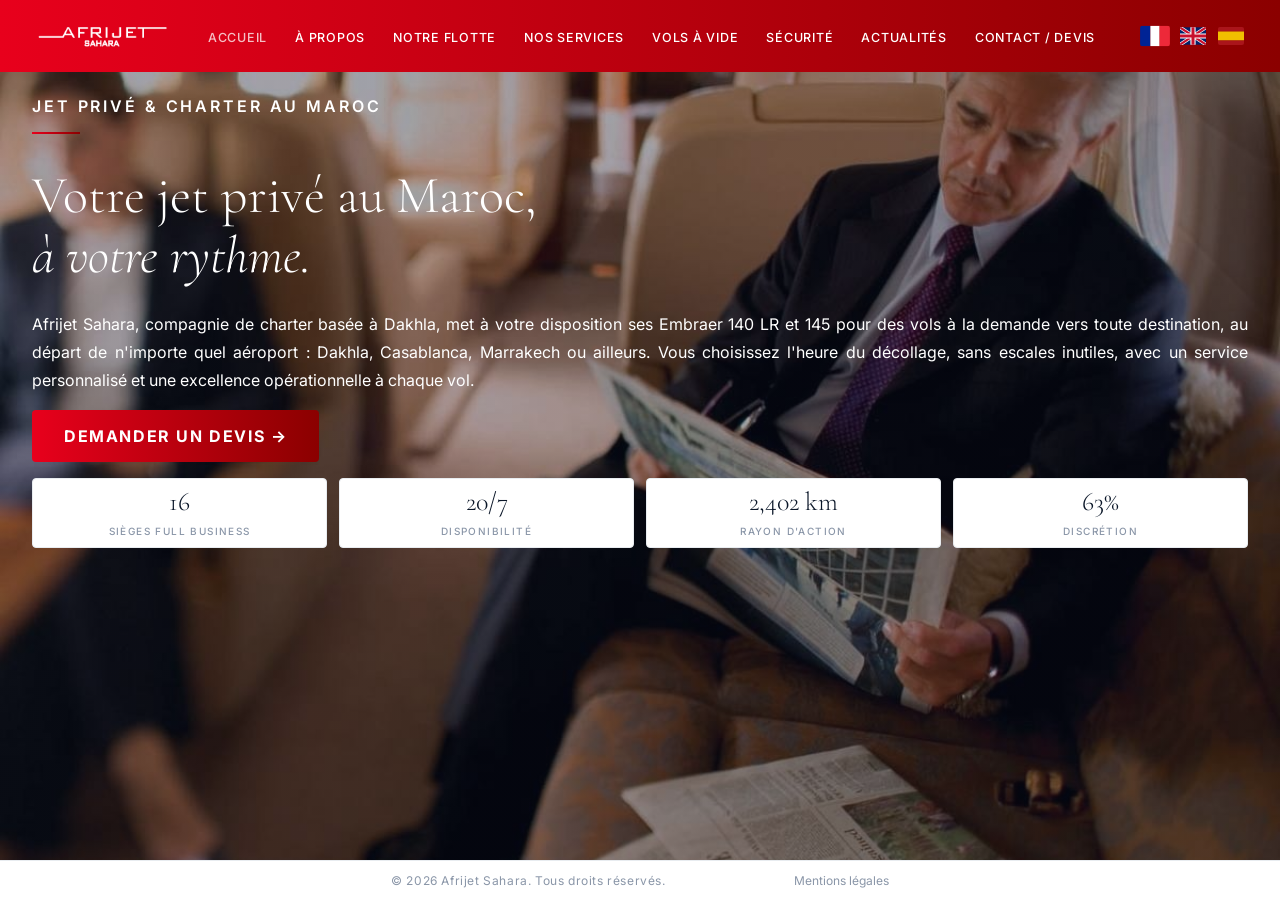
==== commit de972413: "Accueil : rayon d'action 3 241 km Co-Authored-By: Claude Sonnet 5.5 <noreply@anthropic.com> Claude-S" ====
--- a/index.html
+++ b/index.html
@@ -160,7 +160,7 @@
         <div class="hero-stat-label" data-i18n="acc.stat2">Disponibilité</div>
       </div>
       <div class="hero-stat reveal stagger-3">
-        <div class="hero-stat-num" data-count="3200" data-suffix=" km">0</div>
+        <div class="hero-stat-num" data-count="3241" data-suffix=" km">0</div>
         <div class="hero-stat-label" data-i18n="acc.stat3">Rayon d&#39;action</div>
       </div>
       <div class="hero-stat reveal stagger-4">
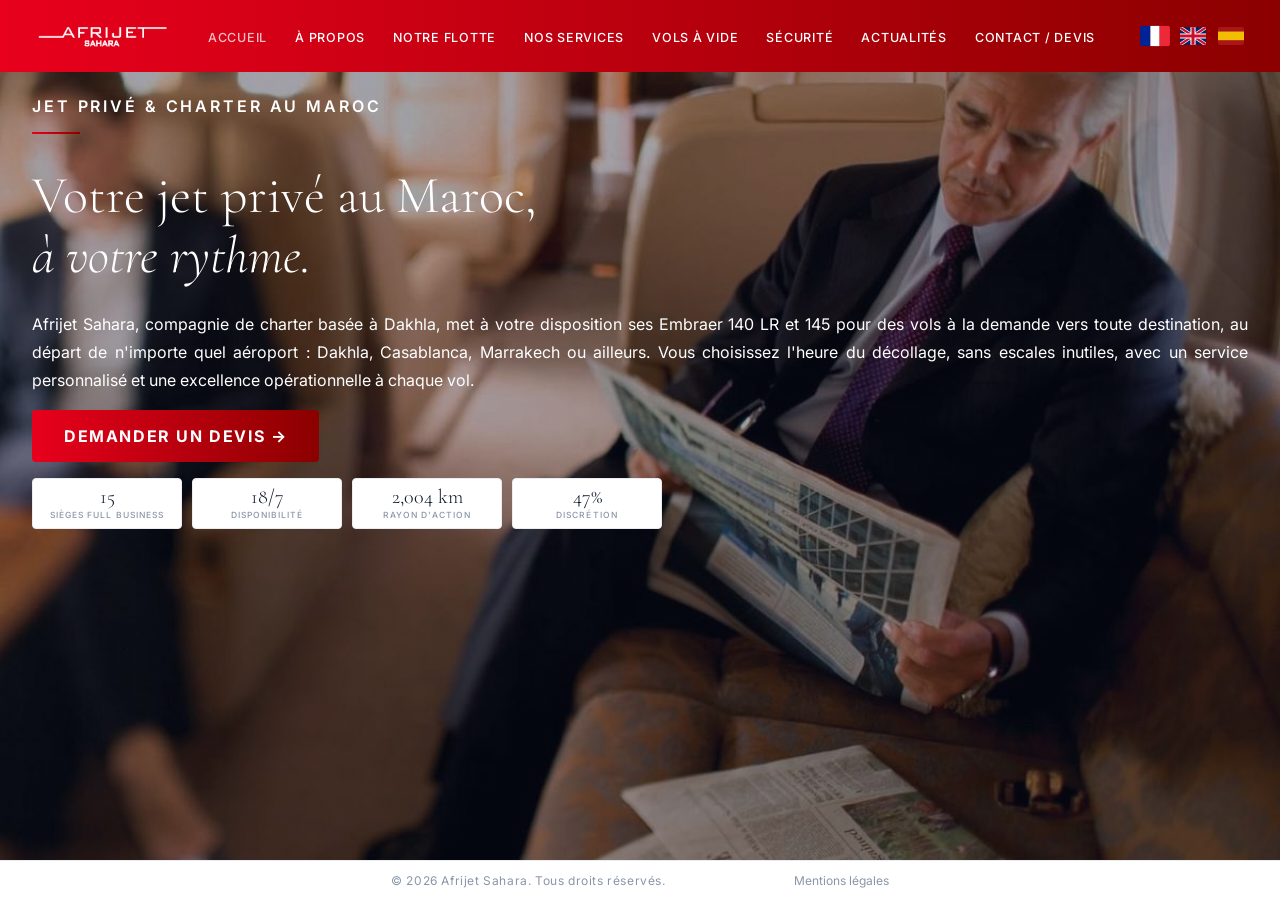
==== commit 5b4438ee: "Accueil : cases de chiffres plus petites et alignées avec le texte (ordinateur) Co-Authored-By: Clau" ====
--- a/index.html
+++ b/index.html
@@ -6,7 +6,7 @@
 <link rel="preconnect" href="https://fonts.googleapis.com" />
 <link rel="preconnect" href="https://fonts.gstatic.com" crossorigin />
 <link href="https://fonts.googleapis.com/css2?family=Cormorant+Garamond:ital,wght@0,300;0,400;0,600;0,700;1,300;1,400&family=Inter:wght@300;400;500;600&display=swap" rel="stylesheet" />
-<link rel="stylesheet" href="/style.css?v=2" />
+<link rel="stylesheet" href="/style.css?v=4" />
 <link rel="manifest" href="/manifest.webmanifest" />
 <link rel="icon" href="/icon-192.png" />
 <link rel="apple-touch-icon" href="/icon-180.png" />
--- a/style.css
+++ b/style.css
@@ -1994,3 +1994,11 @@
 .news-img.news-video { aspect-ratio: auto; height: 560px; background: #000; overflow: hidden; }
 .news-img.news-video iframe { width: 100%; height: 100%; border: 0; display: block; }
 @media (max-width: 768px) { .news-img.news-video { height: 480px; } }
+
+/* Accueil : cases de chiffres plus compactes (ordinateur et tablette) */
+@media (min-width: 769px) {
+  .hero-stats { justify-content: flex-start; gap: 10px; padding: 8px 0 28px; width: min(1216px, calc(100% - 64px)); margin: 0 auto; }
+  .hero-stat { flex: 0 0 auto; width: 150px; padding: 8px 6px; }
+  .hero-stat-num { font-size: 20px; min-height: 20px; }
+  .hero-stat-label { font-size: 8.5px; margin-top: 3px; letter-spacing: 0.12em; }
+}
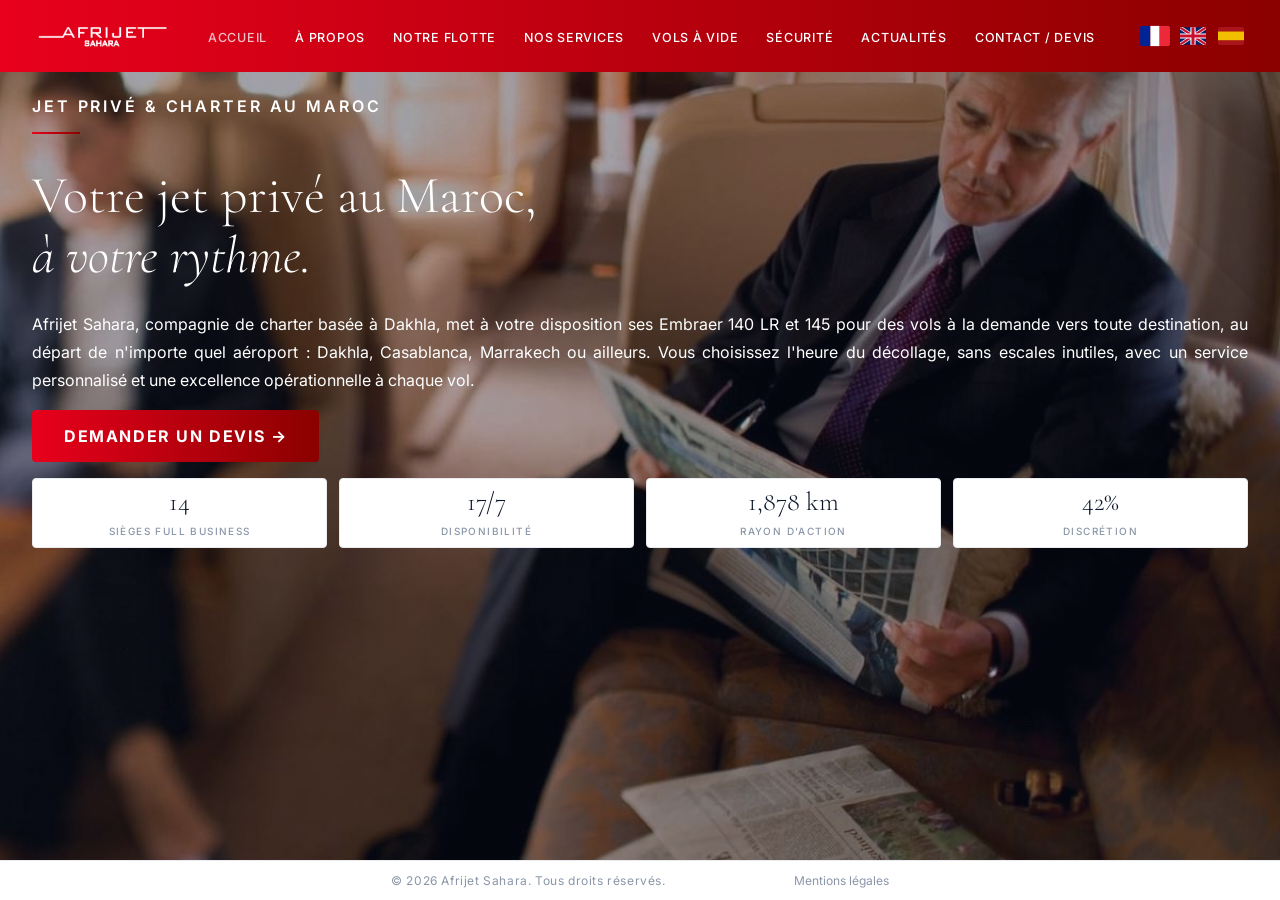
==== commit eadf1e7c: "Actualités : cadre vidéo au format vertical, centré (corrige l'affichage coupé sur tablette) Co-Auth" ====
--- a/index.html
+++ b/index.html
@@ -6,7 +6,7 @@
 <link rel="preconnect" href="https://fonts.googleapis.com" />
 <link rel="preconnect" href="https://fonts.gstatic.com" crossorigin />
 <link href="https://fonts.googleapis.com/css2?family=Cormorant+Garamond:ital,wght@0,300;0,400;0,600;0,700;1,300;1,400&family=Inter:wght@300;400;500;600&display=swap" rel="stylesheet" />
-<link rel="stylesheet" href="/style.css?v=4" />
+<link rel="stylesheet" href="/style.css?v=5" />
 <link rel="manifest" href="/manifest.webmanifest" />
 <link rel="icon" href="/icon-192.png" />
 <link rel="apple-touch-icon" href="/icon-180.png" />
--- a/style.css
+++ b/style.css
@@ -1990,15 +1990,8 @@
   }
 }
 
-/* Actualité avec vidéo intégrée */
-.news-img.news-video { aspect-ratio: auto; height: 560px; background: #000; overflow: hidden; }
-.news-img.news-video iframe { width: 100%; height: 100%; border: 0; display: block; }
-@media (max-width: 768px) { .news-img.news-video { height: 480px; } }
-
-/* Accueil : cases de chiffres plus compactes (ordinateur et tablette) */
-@media (min-width: 769px) {
-  .hero-stats { justify-content: flex-start; gap: 10px; padding: 8px 0 28px; width: min(1216px, calc(100% - 64px)); margin: 0 auto; }
-  .hero-stat { flex: 0 0 auto; width: 150px; padding: 8px 6px; }
-  .hero-stat-num { font-size: 20px; min-height: 20px; }
-  .hero-stat-label { font-size: 8.5px; margin-top: 3px; letter-spacing: 0.12em; }
-}
+/* Actualité avec vidéo intégrée (format vertical, centré) */
+.news-img.news-video { aspect-ratio: auto; height: auto; background: #000; display: flex; justify-content: center; overflow: hidden; }
+.news-img.news-video .video-wrap { width: min(360px, 100%); }
+.news-img.news-video .video-box { position: relative; width: 100%; padding-top: 177.78%; }
+.news-img.news-video iframe { position: absolute; top: 0; left: 0; width: 100%; height: 100%; border: 0; display: block; }
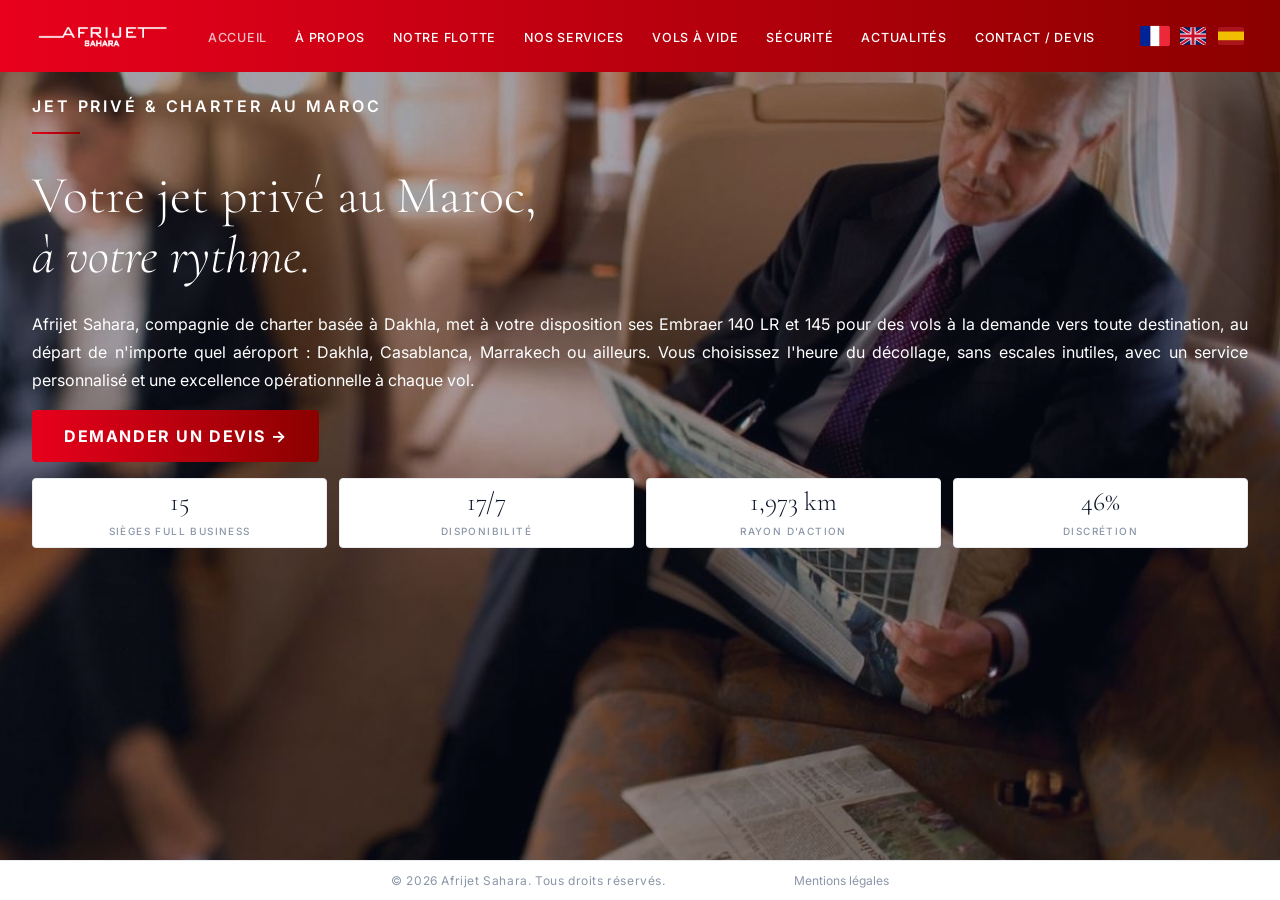
==== commit d7ee9e16: "Actualités : vidéo à gauche et texte à droite sur tablette/ordinateur (supprime les bandes noires) C" ====
--- a/index.html
+++ b/index.html
@@ -6,7 +6,7 @@
 <link rel="preconnect" href="https://fonts.googleapis.com" />
 <link rel="preconnect" href="https://fonts.gstatic.com" crossorigin />
 <link href="https://fonts.googleapis.com/css2?family=Cormorant+Garamond:ital,wght@0,300;0,400;0,600;0,700;1,300;1,400&family=Inter:wght@300;400;500;600&display=swap" rel="stylesheet" />
-<link rel="stylesheet" href="/style.css?v=5" />
+<link rel="stylesheet" href="/style.css?v=6" />
 <link rel="manifest" href="/manifest.webmanifest" />
 <link rel="icon" href="/icon-192.png" />
 <link rel="apple-touch-icon" href="/icon-180.png" />
--- a/style.css
+++ b/style.css
@@ -1995,3 +1995,10 @@
 .news-img.news-video .video-wrap { width: min(360px, 100%); }
 .news-img.news-video .video-box { position: relative; width: 100%; padding-top: 177.78%; }
 .news-img.news-video iframe { position: absolute; top: 0; left: 0; width: 100%; height: 100%; border: 0; display: block; }
+
+/* Actualité vidéo : vidéo à gauche, texte à droite sur tablette et ordinateur */
+@media (min-width: 769px) {
+  .news-card.news-card-video { display: flex; align-items: stretch; }
+  .news-card.news-card-video .news-img.news-video { width: 360px; flex: 0 0 360px; border-bottom: 0; border-right: 1px solid var(--border); }
+  .news-card.news-card-video .news-body { flex: 1 1 auto; display: flex; flex-direction: column; justify-content: center; padding: 32px; }
+}
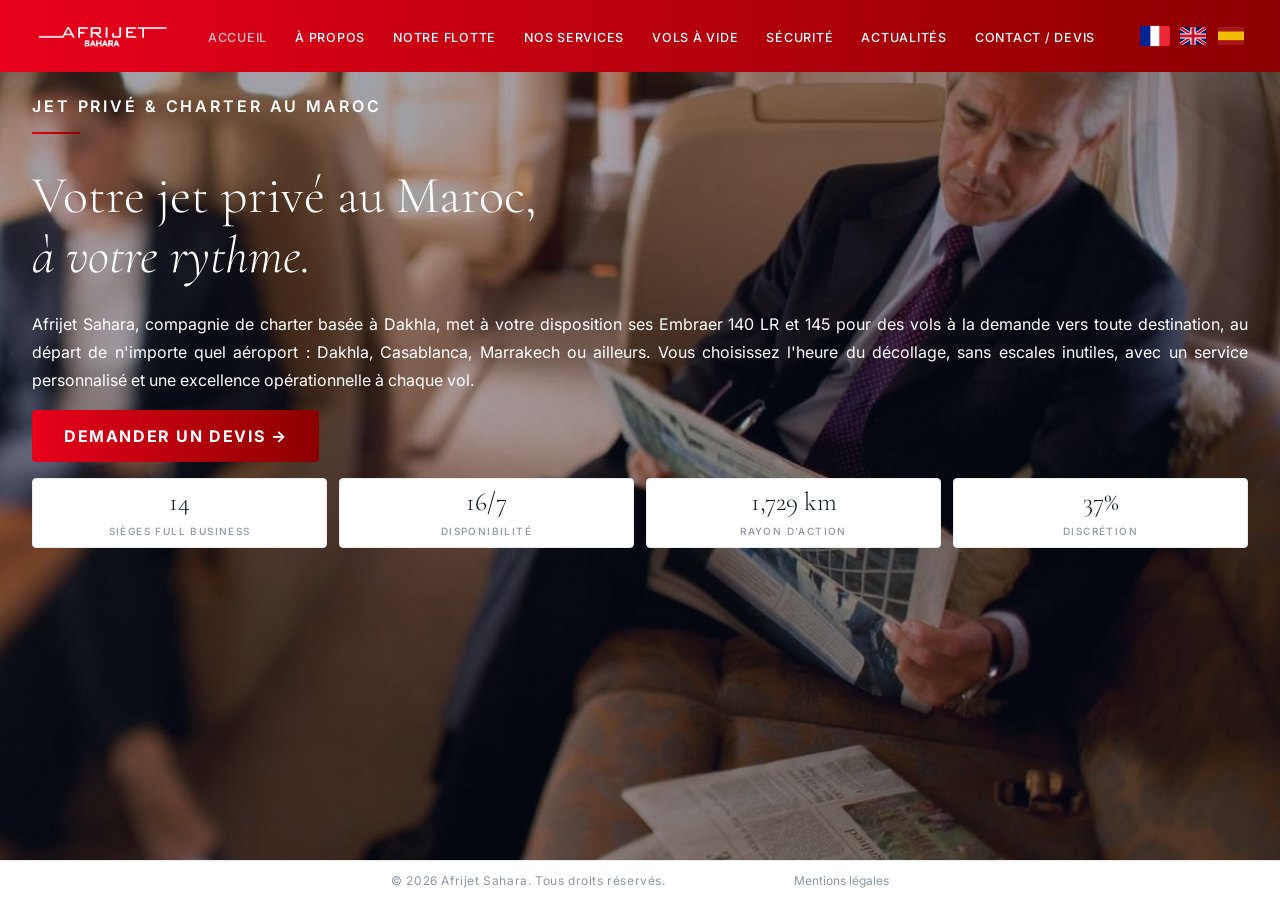
==== commit 24ffa0d1: "Actualités : alternance image/texte (1 : média à gauche, 2 : média à droite, etc.) Co-Authored-By: C" ====
--- a/index.html
+++ b/index.html
@@ -6,7 +6,7 @@
 <link rel="preconnect" href="https://fonts.googleapis.com" />
 <link rel="preconnect" href="https://fonts.gstatic.com" crossorigin />
 <link href="https://fonts.googleapis.com/css2?family=Cormorant+Garamond:ital,wght@0,300;0,400;0,600;0,700;1,300;1,400&family=Inter:wght@300;400;500;600&display=swap" rel="stylesheet" />
-<link rel="stylesheet" href="/style.css?v=6" />
+<link rel="stylesheet" href="/style.css?v=7" />
 <link rel="manifest" href="/manifest.webmanifest" />
 <link rel="icon" href="/icon-192.png" />
 <link rel="apple-touch-icon" href="/icon-180.png" />
--- a/style.css
+++ b/style.css
@@ -1996,9 +1996,12 @@
 .news-img.news-video .video-box { position: relative; width: 100%; padding-top: 177.78%; }
 .news-img.news-video iframe { position: absolute; top: 0; left: 0; width: 100%; height: 100%; border: 0; display: block; }
 
-/* Actualité vidéo : vidéo à gauche, texte à droite sur tablette et ordinateur */
+/* Actualités : image/vidéo d'un côté, texte de l'autre, en alternance (tablette et ordinateur) */
 @media (min-width: 769px) {
-  .news-card.news-card-video { display: flex; align-items: stretch; }
-  .news-card.news-card-video .news-img.news-video { width: 360px; flex: 0 0 360px; border-bottom: 0; border-right: 1px solid var(--border); }
-  .news-card.news-card-video .news-body { flex: 1 1 auto; display: flex; flex-direction: column; justify-content: center; padding: 32px; }
-}
+  .news-grid .news-card { display: flex; align-items: stretch; }
+  .news-grid .news-card:nth-child(even) { flex-direction: row-reverse; }
+  .news-grid .news-card .news-img { width: 360px; flex: 0 0 360px; aspect-ratio: auto; min-height: 260px; border-bottom: 0; border-right: 1px solid var(--border); }
+  .news-grid .news-card:nth-child(even) .news-img { border-right: 0; border-left: 1px solid var(--border); }
+  .news-grid .news-card .news-img.news-video { min-height: 0; }
+  .news-grid .news-card .news-body { flex: 1 1 auto; display: flex; flex-direction: column; justify-content: center; padding: 32px; }
+}
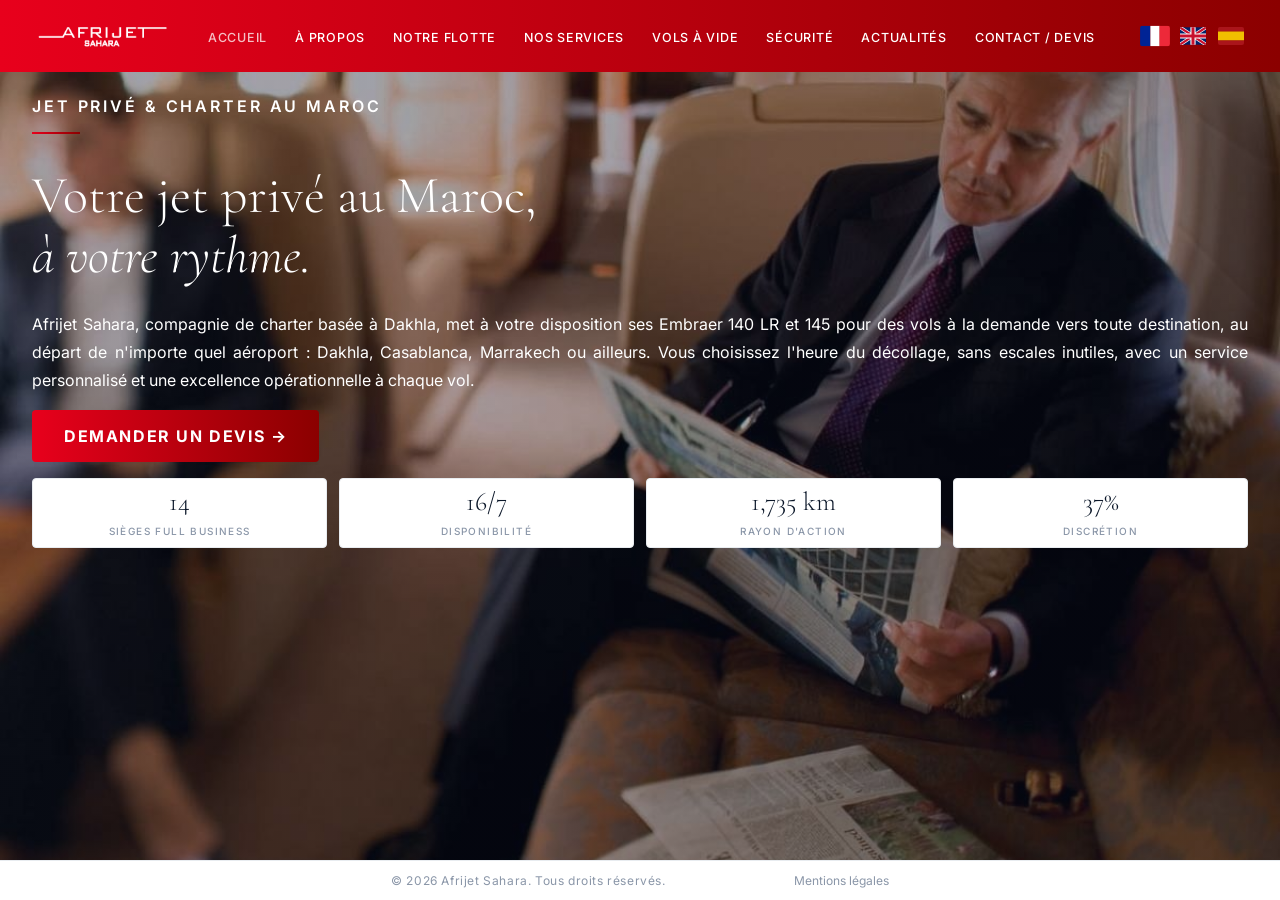
==== commit 6c420749: "Galerie Marrakech Airshow 2026 (3 photos + video) sur la page Flotte Co-Authored-By: Claude Sonnet 5" ====
--- a/index.html
+++ b/index.html
@@ -6,7 +6,7 @@
 <link rel="preconnect" href="https://fonts.googleapis.com" />
 <link rel="preconnect" href="https://fonts.gstatic.com" crossorigin />
 <link href="https://fonts.googleapis.com/css2?family=Cormorant+Garamond:ital,wght@0,300;0,400;0,600;0,700;1,300;1,400&family=Inter:wght@300;400;500;600&display=swap" rel="stylesheet" />
-<link rel="stylesheet" href="/style.css?v=7" />
+<link rel="stylesheet" href="/style.css?v=8" />
 <link rel="manifest" href="/manifest.webmanifest" />
 <link rel="icon" href="/icon-192.png" />
 <link rel="apple-touch-icon" href="/icon-180.png" />
@@ -175,7 +175,7 @@
     <a href="#" class="footer-link footer-link-legal" id="legalLink" data-i18n="footer.legal">Mentions légales</a>
   </div>
 </footer>
-<script src="/app.js?v=5"></script>
+<script src="/app.js?v=6"></script>
 
 
 <div id="lightbox" onclick="closeLightbox()">
--- a/style.css
+++ b/style.css
@@ -2005,3 +2005,11 @@
   .news-grid .news-card .news-img.news-video { min-height: 0; }
   .news-grid .news-card .news-body { flex: 1 1 auto; display: flex; flex-direction: column; justify-content: center; padding: 32px; }
 }
+
+.airshow-gal{margin-top:48px}
+.airshow-gal h3{font-size:1.4rem;margin:0 0 6px}
+.airshow-sub{color:var(--text-light);margin:0 0 20px}
+.airshow-grid{display:grid;grid-template-columns:repeat(2,1fr);gap:12px}
+.airshow-grid img,.airshow-grid video{width:100%;aspect-ratio:16/9;object-fit:cover;display:block;background:#000;cursor:zoom-in}
+.airshow-grid video{cursor:default}
+@media (max-width:768px){.airshow-grid{grid-template-columns:1fr}}
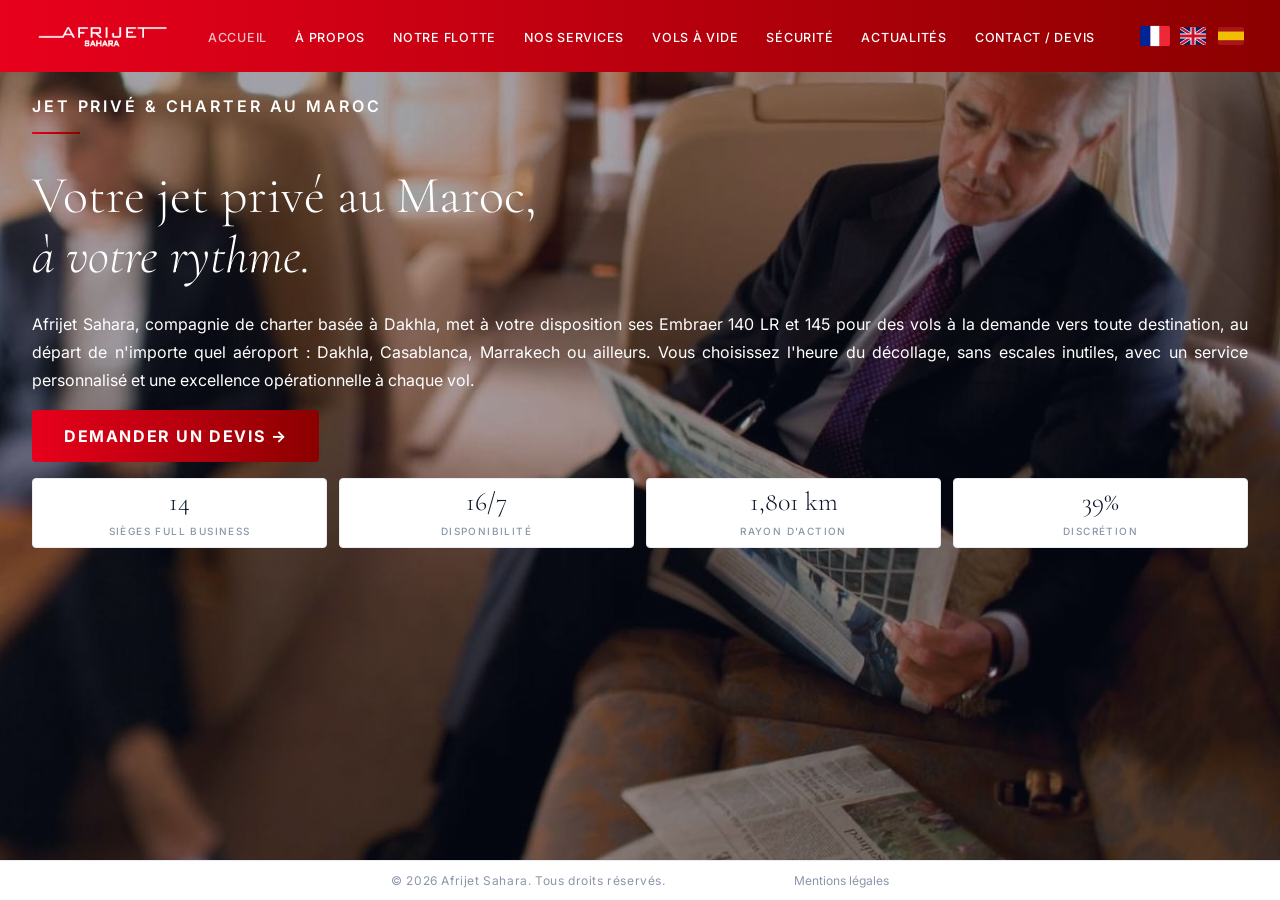
==== commit 05613a55: "Video de la galerie: ouverture en grand comme les photos Co-Authored-By: Claude Sonnet 5.5 <noreply@" ====
--- a/index.html
+++ b/index.html
@@ -6,7 +6,7 @@
 <link rel="preconnect" href="https://fonts.googleapis.com" />
 <link rel="preconnect" href="https://fonts.gstatic.com" crossorigin />
 <link href="https://fonts.googleapis.com/css2?family=Cormorant+Garamond:ital,wght@0,300;0,400;0,600;0,700;1,300;1,400&family=Inter:wght@300;400;500;600&display=swap" rel="stylesheet" />
-<link rel="stylesheet" href="/style.css?v=8" />
+<link rel="stylesheet" href="/style.css?v=9" />
 <link rel="manifest" href="/manifest.webmanifest" />
 <link rel="icon" href="/icon-192.png" />
 <link rel="apple-touch-icon" href="/icon-180.png" />
@@ -175,7 +175,7 @@
     <a href="#" class="footer-link footer-link-legal" id="legalLink" data-i18n="footer.legal">Mentions légales</a>
   </div>
 </footer>
-<script src="/app.js?v=6"></script>
+<script src="/app.js?v=7"></script>
 
 
 <div id="lightbox" onclick="closeLightbox()">
--- a/style.css
+++ b/style.css
@@ -2013,3 +2013,8 @@
 .airshow-grid img,.airshow-grid video{width:100%;aspect-ratio:16/9;object-fit:cover;display:block;background:#000;cursor:zoom-in}
 .airshow-grid video{cursor:default}
 @media (max-width:768px){.airshow-grid{grid-template-columns:1fr}}
+.airshow-video{position:relative;cursor:pointer;aspect-ratio:16/9;background:#000}
+.airshow-video img{width:100%;height:100%;object-fit:cover;display:block;cursor:pointer}
+.airshow-play{position:absolute;left:50%;top:50%;width:64px;height:64px;margin:-32px 0 0 -32px;border-radius:50%;background:rgba(0,0,0,.55);border:2px solid #fff}
+.airshow-play::after{content:"";position:absolute;left:25px;top:18px;border-left:20px solid #fff;border-top:12px solid transparent;border-bottom:12px solid transparent}
+#lightbox video{max-width:92vw;max-height:88vh;background:#000}
